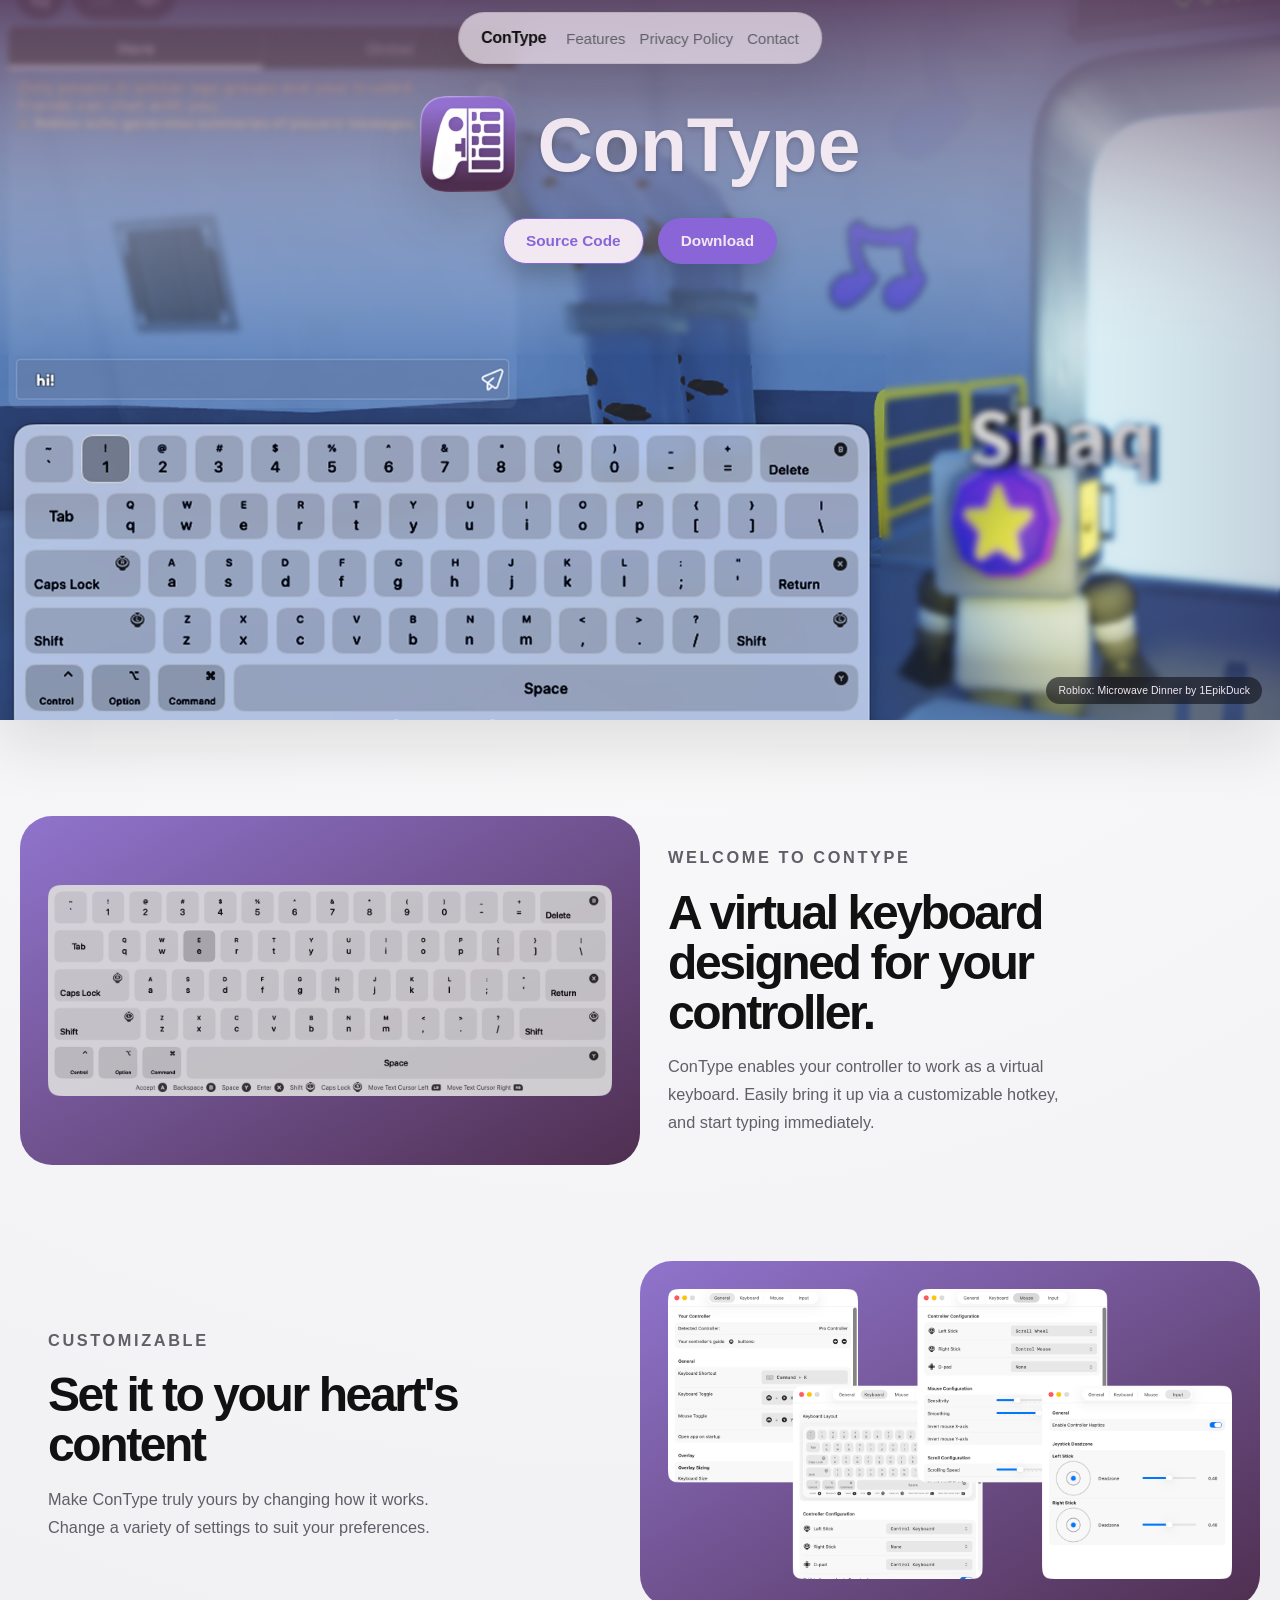
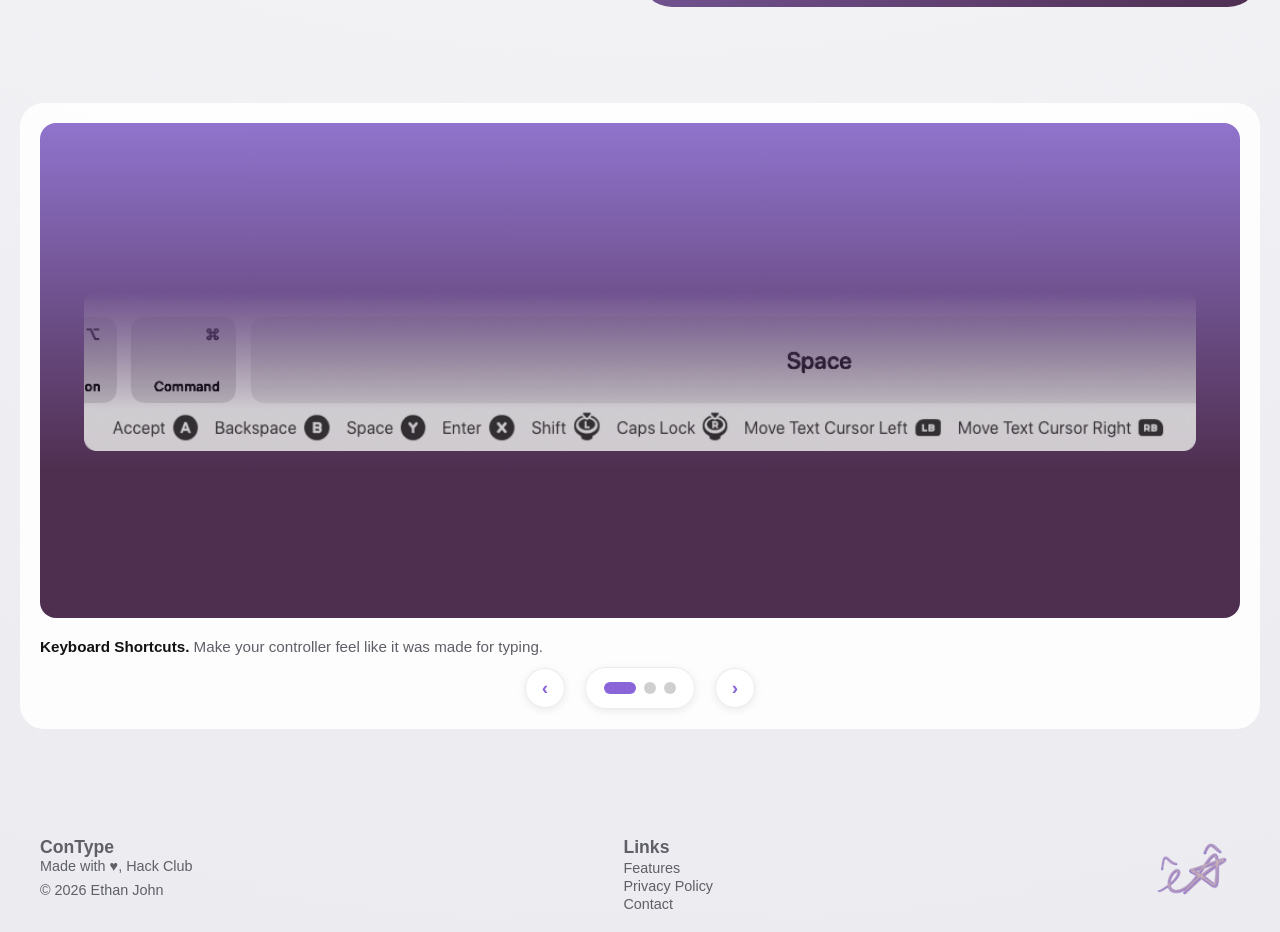
==== index.html @ 84a1547d "Improved contact page, added profile pictures" ====
<!doctype html>
<html lang="en">
	<head>
		<meta charset="UTF-8" />
		<meta name="viewport" content="width=device-width, initial-scale=1.0" />
		<title>ConType</title>
		<link rel="stylesheet" href="style.css" />
	</head>
	<body>
		<div class="page-shell">
			<header class="topbar">
				<a class="brand" href="#">ConType</a>
				<nav class="topnav" aria-label="Primary">
					<a href="#features">Features</a>
					<a href="./privacy-policy/">Privacy Policy</a>
					<a href="./contact/">Contact</a>
				</nav>
			</header>

			<main>
				<section class="hero" aria-labelledby="hero-title">
					<a
						class="hero-credit-link"
						href="https://prismlauncher.org/"
						aria-label="Image credit link"
						>Prism Launcher</a
					>
					<div class="hero-inner">
						<div class="hero-content">
							<div class="hero-side">
								<img
									src="Assets/IconLight.png"
									alt="ConType Icon"
									class="hero-icon"
								/>
								<h1 class="hero-title" id="hero-title">ConType</h1>
							</div>
							<!-- <p class="hero-subtitle">Control your Mac using a controller.</p> -->
							<div class="hero-actions">
								<a
									class="pill-button secondary"
									href="https://github.com/Somebud0180/ConType"
									>Source Code</a
								>
								<a
									class="pill-button primary"
									href="https://github.com/Somebud0180/ConType/releases/latest"
									>Download</a
								>
							</div>
						</div>
					</div>
				</section>

				<section class="split-section" id="features">
					<div class="split-group">
						<div class="split-panel split-media" aria-label="The keyboard">
							<img
								src="Assets/KeyboardLight.png"
								alt="ConType's virtual keyboard in action"
								class="feature-image"
							/>
						</div>
						<div class="split-panel split-copy">
							<p class="eyebrow">Welcome to ConType</p>
							<h2>A virtual keyboard designed for your controller.</h2>
							<p>
								ConType enables your controller to work as a virtual keyboard.
								Easily bring it up via a customizable hotkey, and start typing
								immediately.
							</p>
						</div>
					</div>
					<div class="split-group">
						<div class="split-panel split-copy" aria-label="Settings Screen">
							<p class="eyebrow">Customizable</p>
							<h2>Set it to your heart's content</h2>
							<p>
								Make ConType truly yours by changing how it works. Change a
								variety of settings to suit your preferences.
							</p>
						</div>
						<div class="split-panel split-media">
							<img
								src="Assets/SettingsLight.png"
								alt="ConType's various configurations"
								class="feature-image"
							/>
						</div>
					</div>
				</section>

				<section
					class="carousel-section"
					id="feature-carousel"
					aria-label="Image carousel"
				>
					<div class="carousel-container">
						<div class="carousel-viewport">
							<div class="carousel-track" data-carousel-track>
								<img
									class="carousel-slide"
									src="Assets/GuideBarLight.png"
									alt="ConType controller-focused hero banner"
									data-carousel-slide
								/>
								<img
									class="carousel-slide"
									src="Assets/MouseControls.png"
									alt="ConType mouse controls screen"
									data-carousel-slide
								/>
								<img
									class="carousel-slide"
									src="Assets/SettingsLight.png"
									alt="ConType settings screen"
									data-carousel-slide
								/>
							</div>
						</div>
						<div class="carousel-info">
							<div class="carousel-meta">
								<p class="carousel-caption" data-carousel-caption>
									Control your Mac from a controller.
								</p>
								<p class="carousel-credit" data-carousel-credit>ConType</p>
							</div>
							<div class="carousel-controls">
								<button
									class="carousel-btn carousel-btn-prev"
									type="button"
									aria-label="Previous slide"
									data-carousel-prev
								>
									‹
								</button>
								<div
									class="carousel-indicators"
									role="tablist"
									aria-label="Carousel slides"
								>
									<button
										class="carousel-dot is-active"
										type="button"
										data-carousel-dot="0"
										role="tab"
										aria-selected="true"
										aria-label="Go to slide 1"
									></button>
									<button
										class="carousel-dot"
										type="button"
										data-carousel-dot="1"
										role="tab"
										aria-selected="false"
										aria-label="Go to slide 2"
									></button>
									<button
										class="carousel-dot"
										type="button"
										data-carousel-dot="2"
										role="tab"
										aria-selected="false"
										aria-label="Go to slide 3"
									></button>
								</div>
								<button
									class="carousel-btn carousel-btn-next"
									type="button"
									aria-label="Next slide"
									data-carousel-next
								>
									›
								</button>
							</div>
						</div>
					</div>
				</section>
			</main>

			<footer class="footer">
				<div class="footer-split">
					<div>
						<p class="footer-heading">ConType</p>
						<a
							href="https://hackclub.com/"
							class="footer-credit-link"
							aria-label="Hack Club link"
						>
							Made with ♥, Hack Club
						</a>
						<p>&copy; 2026 Ethan John</p>
					</div>
					<div>
						<p class="footer-heading">Links</p>
						<div class="footer-stack">
							<a href="#features">Features</a>
							<a href="./privacy-policy/">Privacy Policy</a>
							<a href="./contact/">Contact</a>
						</div>
					</div>
					<div>
						<img
							src="Assets/signature.png"
							alt="Signature"
							class="footer-signature"
						/>
					</div>
				</div>
			</footer>
		</div>
	</body>
	<script src="script.js" defer></script>
</html>
---- style.css ----
:root {
	color-scheme: light;
	--page-bg: #f2e8f2;
	--text-primary: #111111;
	--text-secondary: #5f5f67;
	--surface: rgba(242, 232, 242, 0.7);
	--surface-border: rgba(17, 17, 17, 0.08);
	--theme-primary: #9074cd;
	--theme-secondary: #f2e8f2;
	--theme-tertiary: #4f2f50;
	--hero-text: #f2e8f2;
	--hero-muted: #f2e8f2d9;
	--pill-bg: #8965d7;
	--pill-text: #f2e8f2;
	--pill-border: rgba(17, 17, 17, 0.1);
	--shadow: 0 24px 60px rgba(17, 17, 17, 0.12);
	--radius-xl: 32px;
	--radius-pill: 999px;
	--page-max: 1280px;
	--split-overlap: 72px;
	--page-gutter: 20px;
	--carousel-surface: rgba(255, 255, 255, 0.9);
	--hero-image-current: url("Assets/BannerRoblox.png");
	--hero-image-next: url("Assets/BannerRoblox.png");
}

* {
	box-sizing: border-box;
}

html {
	scroll-behavior: smooth;
}

body {
	margin: 0;
	font-family: -apple-system, BlinkMacSystemFont, "Segoe UI", sans-serif;
	background: radial-gradient(
		circle at top,
		rgba(255, 255, 255, 0.92),
		rgba(245, 245, 247, 0.98) 42%,
		rgba(235, 235, 240, 1) 100%
	);
	color: var(--text-primary);
	min-height: 100vh;
}

a {
	color: inherit;
	text-decoration: none;
}

.page-shell {
	width: min(100%, var(--page-max));
	min-height: 100vh;
	margin: 0 auto;
	padding: var(--page-gutter) var(--page-gutter) 0;
	display: flex;
	flex-direction: column;
}

.page-shell main {
	flex: 1;
}

.topbar {
	position: fixed;
	top: 12px;
	left: 50%;
	transform: translateX(-50%);
	z-index: 10;
	display: flex;
	align-items: center;
	justify-content: space-between;
	gap: 20px;
	padding: 16px 22px;
	border: 1px solid var(--surface-border);
	border-radius: var(--radius-pill);
	background: var(--surface);
	backdrop-filter: blur(18px);
	box-shadow: var(--shadow);
	width: max-content;
	max-width: calc(100% - 40px);
}

.brand {
	font-size: 1rem;
	font-weight: 600;
	letter-spacing: -0.02em;
}

.topnav {
	display: flex;
	flex-wrap: wrap;
	justify-content: flex-end;
	gap: 14px;
}

.topnav a {
	color: var(--text-secondary);
	font-size: 0.94rem;
	font-weight: 500;
	transition: color 0.2s ease;
}

.topnav a:hover,
.topnav a:focus-visible {
	color: var(--text-primary);
}

.hero {
	position: relative;
	height: clamp(360px, 62.5vw, 80vh);
	min-height: 360px;
	color: var(--hero-text);
	overflow: hidden;
	box-shadow: var(--shadow);
	margin: calc(-1 * var(--page-gutter)) calc(-1 * var(--page-gutter)) 0;
}

.hero::before,
.hero::after {
	content: "";
	position: absolute;
	inset: 0;
	background-size: cover;
	background-position: center center;
	background-repeat: no-repeat;
	pointer-events: none;
}

.hero::before {
	background-image:
		var(--hero-image-current),
		linear-gradient(180deg, var(--theme-primary) 0%, var(--theme-tertiary) 72%);
	opacity: 1;
}

.hero::after {
	background-image:
		var(--hero-image-next),
		linear-gradient(180deg, var(--theme-primary) 0%, var(--theme-tertiary) 72%);
	opacity: 0;
	transition: opacity 0.9s ease;
}

.hero.is-fading::after {
	opacity: 1;
}

.hero-credit-link {
	position: absolute;
	right: 18px;
	bottom: 16px;
	z-index: 3;
	display: inline-flex;
	align-items: center;
	padding: 8px 12px;
	border-radius: 999px;
	background: rgba(17, 18, 24, 0.6);
	backdrop-filter: blur(10px);
	color: var(--hero-text);
	font-size: 0.65rem;
	font-weight: 400;
	letter-spacing: 0.01em;
	text-decoration: none;
	transition: background-color 0.18s ease;
}

.hero-credit-link:hover,
.hero-credit-link:focus-visible {
	background: rgba(17, 18, 24, 0.8);
}

.hero-inner {
	position: relative;
	z-index: 2;
	min-height: 100%;
	display: grid;
	align-items: start;
	justify-items: center;
	padding: 96px 28px 56px;
	text-align: center;
}

@media (prefers-reduced-motion: reduce) {
	.hero::after {
		transition: none;
	}
}

.hero-content {
	width: min(100%, 820px);
	display: grid;
	justify-items: center;
	gap: 22px;
}

.hero-side {
	display: flex;
	align-items: center;
	gap: 22px;
}

.hero-icon {
	width: 96px;
	height: 96px;
	border-radius: 24px;
	box-shadow: var(--shadow);
	object-fit: cover;
	object-position: center;
}

.hero-title {
	margin: 0;
	color: var(--theme-secondary);
	font-size: clamp(3rem, 6vw, 7rem);
	line-height: 0.95;
	font-weight: 700;
	text-shadow: #11111130 0 2px 4px;
}

.hero-subtitle {
	margin: 0;
	max-width: 48ch;
	color: var(--theme-tertiary);
	font-size: clamp(1rem, 2vw, 1.15rem);
	line-height: 1.55;
	border: 1px solid var(--surface-border);
	border-radius: var(--radius-pill);
	background: var(--surface);
	backdrop-filter: blur(18px);
	box-shadow: var(--shadow);
	padding: 1px 12px;
}

.hero-actions {
	display: flex;
	flex-wrap: wrap;
	justify-content: center;
	gap: 14px;
	margin-top: 4px;
}

.pill-button {
	display: inline-flex;
	align-items: center;
	justify-content: center;
	min-height: 46px;
	padding: 0 22px;
	border-radius: var(--radius-pill);
	border: 1px solid transparent;
	font-size: 0.96rem;
	font-weight: 600;
	transition:
		transform 0.18s ease,
		box-shadow 0.18s ease,
		border-color 0.18s ease;
}

.pill-button:hover,
.pill-button:focus-visible {
	transform: translateY(-1px);
}

.pill-button.primary {
	background: var(--pill-bg);
	color: var(--pill-text);
	box-shadow: 0 12px 24px rgba(0, 0, 0, 0.22);
}

.pill-button.secondary {
	color: var(--pill-bg);
	border-color: var(--pill-bg);
	background: var(--pill-text);
	box-shadow: 0 12px 24px rgba(0, 0, 0, 0.22);
}

.split-section {
	display: grid;
	grid-template-rows: repeat(1, minmax(0, 1fr));
	row-gap: 6rem;
	column-gap: 24px;
	margin: 6rem 0;
}

.split-group {
	display: grid;
	grid-template-columns: repeat(2, minmax(0, 1fr));
}

.split-panel {
	position: relative;
	min-height: 320px;
	padding: 28px;
	/* border-radius: var(--radius-xl);
	background: rgba(255, 255, 255, 0.72);
	backdrop-filter: blur(16px);
	box-shadow: var(--shadow); */
}

.split-media {
	display: grid;
	place-items: center;
	background: linear-gradient(150deg, #9074cd, #4f2f50);
	color: rgba(255, 255, 255, 0.76);
	max-width: clamp(60vw, 100%, 100vw);
	border-radius: var(--radius-xl);
}

.media-placeholder {
	width: min(100%, 420px);
	aspect-ratio: 4 / 3;
	border-radius: 26px;
	border: 1px solid rgba(255, 255, 255, 0.16);
	background:
		linear-gradient(135deg, #222222, #4f2f50), rgba(255, 255, 255, 0.04);
	display: grid;
	place-items: center;
	font-size: 0.95rem;
	letter-spacing: 0.02em;
	text-transform: uppercase;
}

.feature-image {
	width: 100%;
	object-fit: cover;
	object-position: center;
}

.split-copy {
	isolation: isolate;
	display: grid;
	align-content: center;
	align-self: stretch;
	height: 100%;
	gap: 16px;
	background: transparent;
	padding: 28px;
}

.eyebrow {
	margin: 0;
	color: var(--text-secondary);
	font-size: 0.82rem;
	font-weight: 700;
	letter-spacing: 0.16em;
	text-transform: uppercase;
}

.split-copy h2 {
	margin: 0;
	font-size: clamp(1.8rem, 4vw, 3rem);
	line-height: 1.04;
	letter-spacing: -0.05em;
}

.split-copy p {
	margin: 0;
	max-width: 46ch;
	color: var(--text-secondary);
	font-size: 1.02rem;
	line-height: 1.7;
}

.carousel-section {
	margin-top: 40px;
	margin-bottom: 40px;
}

.carousel-container {
	display: grid;
	gap: 20px;
	background: var(--carousel-surface);
	padding: 20px;
	border-radius: 24px;
}

.carousel-viewport {
	position: relative;
	height: 55vh;
	overflow: hidden;
	border-radius: 16px;
	padding: 20px;
	background-image: linear-gradient(
		180deg,
		var(--theme-primary) 0%,
		var(--theme-tertiary) 70%
	);
}

.carousel-track {
	display: flex;
	height: 100%;
	transition: transform 0.4s ease-out;
}

.carousel-slide {
	flex: 0 0 100%;
	width: 100%;
	height: 100%;
	box-sizing: border-box;
	padding: 0 24px;
	display: block;
	object-fit: contain;
	object-position: center;
}

.carousel-info {
	display: grid;
	gap: 12px;
}

.carousel-meta {
	display: flex;
	align-items: center;
	justify-content: space-between;
	gap: 12px;
}

.carousel-caption {
	margin: 0;
	font-size: 0.95rem;
	color: var(--text-secondary);
	font-weight: 500;
}

.carousel-caption strong {
	font-weight: 700;
	color: var(--text-primary);
}

.carousel-controls {
	display: flex;
	align-items: center;
	justify-content: center;
	gap: 20px;
}

.carousel-btn {
	padding: 0;
	cursor: pointer;
	font-size: 1.2rem;
	font-weight: 700;
	color: var(--pill-bg);
	transition: all 0.1s ease-out;
	width: 40px;
	height: 40px;
	display: flex;
	align-items: center;
	justify-content: center;
	flex-shrink: 0;
	background: rgba(255, 255, 255, 0.9);
	border: 1px solid rgba(17, 17, 17, 0.08);
	border-radius: 50%;
	box-shadow: 0 2px 8px rgba(0, 0, 0, 0.08);
}

.carousel-btn:hover {
	background: var(--theme-secondary);
	font-size: 1rem;
	opacity: 0.9;
}

.carousel-indicators {
	display: flex;
	align-items: center;
	gap: 8px;
	padding: 14px 18px;
	background: rgba(255, 255, 255, 0.9);
	border: 1px solid rgba(17, 17, 17, 0.08);
	border-radius: 999px;
	box-shadow: 0 2px 8px rgba(0, 0, 0, 0.08);
}

.carousel-dot {
	width: 12px;
	height: 12px;
	padding: 0;
	background: rgba(17, 17, 17, 0.2);
	border: none;
	border-radius: 50%;
	cursor: pointer;
	transition: all 0.2s ease-out;
}

.carousel-dot:hover {
	background: rgba(17, 17, 17, 0.3);
	scale: 0.95;
}

.carousel-dot.is-active {
	width: 32px;
	border-radius: 6px;
	background: var(--pill-bg);
}

.carousel-credit {
	margin: 0;
	font-size: 0.85rem;
	color: var(--text-secondary);
	text-align: right;
	font-weight: 500;
}

.sr-only {
	position: absolute;
	width: 1px;
	height: 1px;
	padding: 0;
	margin: -1px;
	overflow: hidden;
	clip: rect(0, 0, 0, 0);
	white-space: nowrap;
	border: 0;
}

.footer {
	margin-top: 40px;
	padding: 20px;
	text-align: left;
	color: var(--text-secondary);
	font-size: 0.9rem;
}

.footer-split {
	display: flex;
	flex-wrap: wrap;
	gap: 12px 24px;
	justify-content: space-between;
	align-items: flex-start;
}

.footer-stack {
	display: flex;
	flex-direction: column;
	margin-top: 2px;
	gap: 2px;
}

.footer p {
	margin: 8px 0 0 0;
}

.footer-heading {
	margin: 0 0 8px 0;
	font-size: 1.1rem;
	font-weight: 600;
}

.footer-credit-link {
	color: var(--text-secondary);
	font-weight: 500;
}

.footer-signature {
	height: 64px;
}

/* Vertically center the signature column only */
.footer-split > div:last-child {
	align-self: center;
}

@media (max-width: 860px) {
	:root {
		--page-gutter: 14px;
	}

	.page-shell {
		padding: var(--page-gutter) var(--page-gutter) 44px;
	}

	.topnav {
		justify-content: flex-start;
	}

	.split-section {
		row-gap: 4rem;
	}

	.split-group {
		grid-template-columns: 1fr;
		row-gap: 0;
	}

	.split-panel {
		min-height: auto;
	}

	.split-copy {
		margin-left: 0;
		margin-right: 0;
		padding: 22px;
	}

	.hero-inner {
		padding: 56px 22px 44px;
	}

	.carousel-stage {
		height: clamp(260px, 46svh, 520px);
		padding: 14px 10px;
	}

	.carousel-nav {
		width: 46px;
		height: 46px;
	}

	.carousel-nav-prev {
		left: 44px;
	}

	.carousel-nav-next {
		right: 44px;
	}
}

@media (max-width: 560px) {
	:root {
		--page-gutter: 14px;
	}

	.topbar {
		padding: 14px 16px;
	}

	.topnav {
		gap: 10px 14px;
	}

	.pill-button {
		width: 100%;
	}

	.hero-actions {
		width: 100%;
	}

	.hero-content {
		gap: 18px;
	}

	.split-panel {
		padding: 22px;
	}

	.carousel-heading {
		font-size: clamp(1.6rem, 8vw, 2.4rem);
	}

	.carousel-stage {
		height: clamp(230px, 42svh, 420px);
		padding: 12px 8px;
	}

	.carousel-slide-copy {
		font-size: 0.98rem;
	}

	.carousel-dots {
		gap: 8px;
		padding: 8px 12px;
	}
}
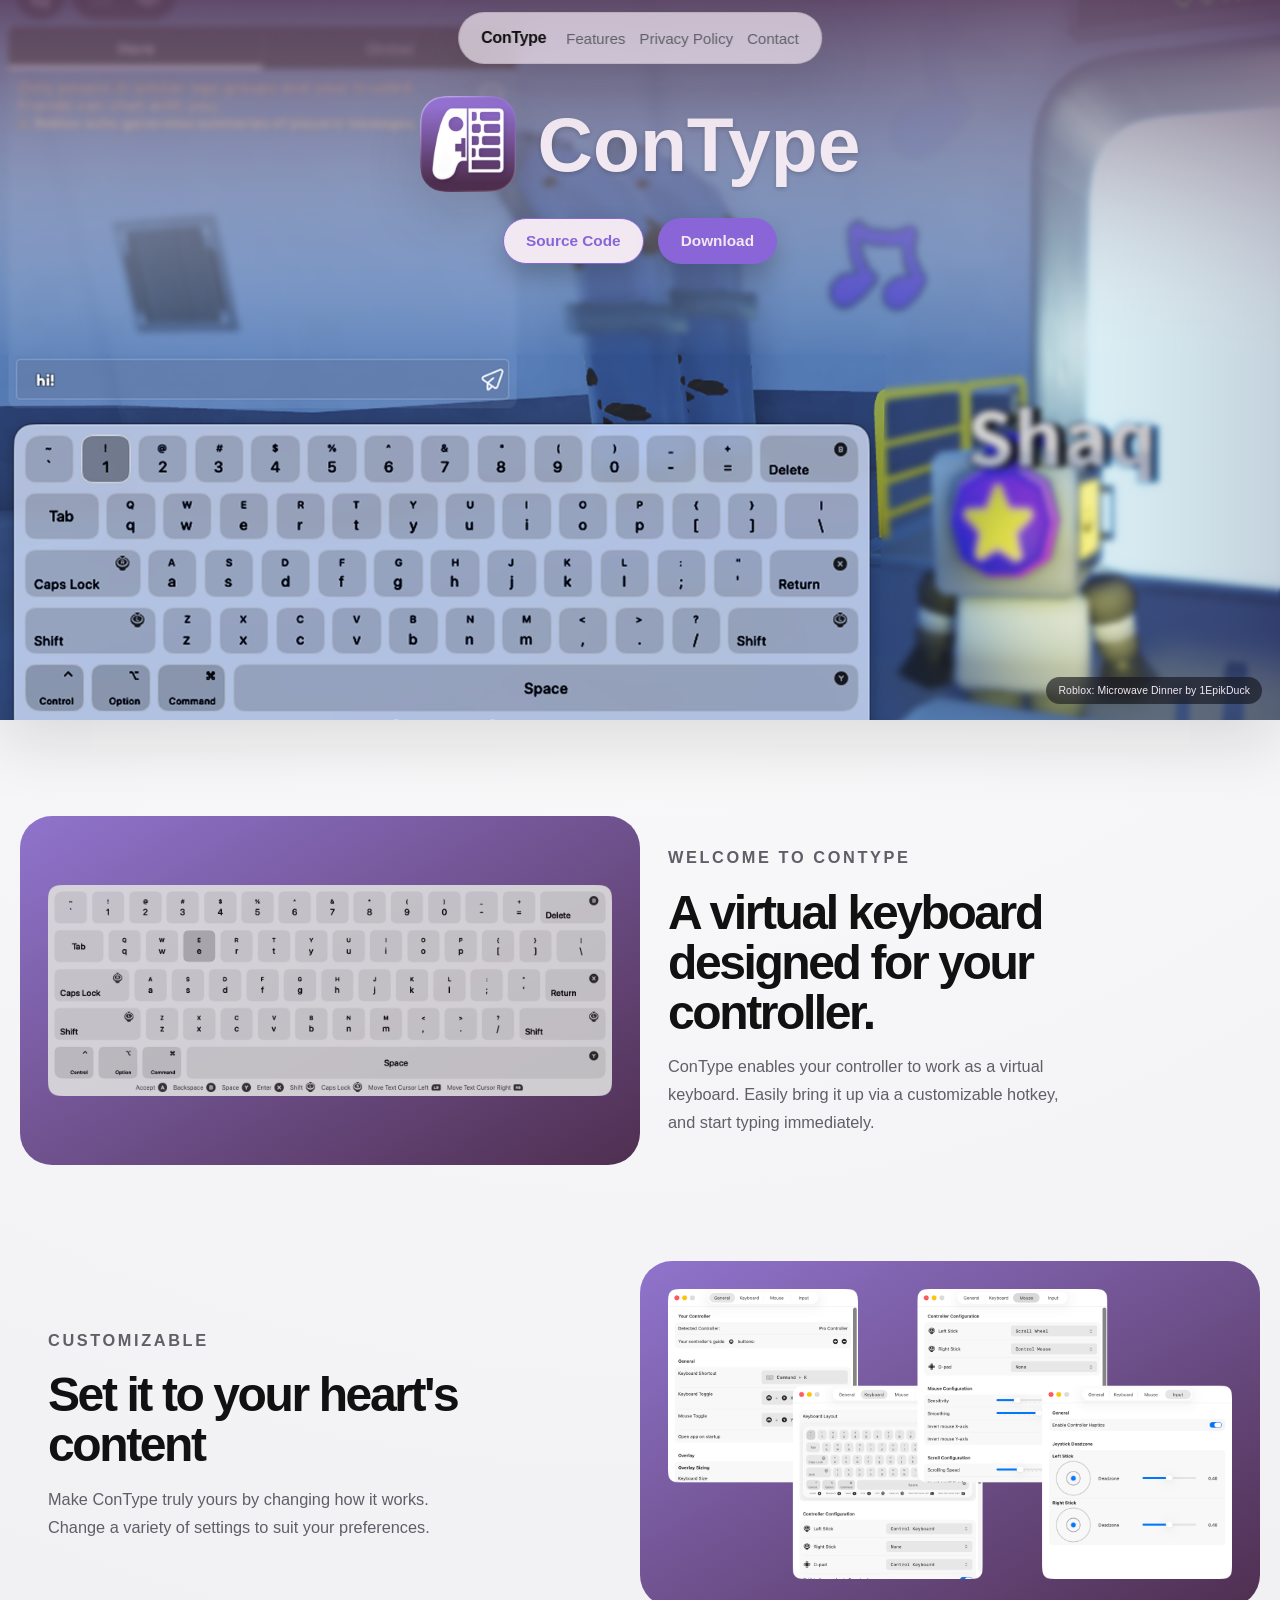
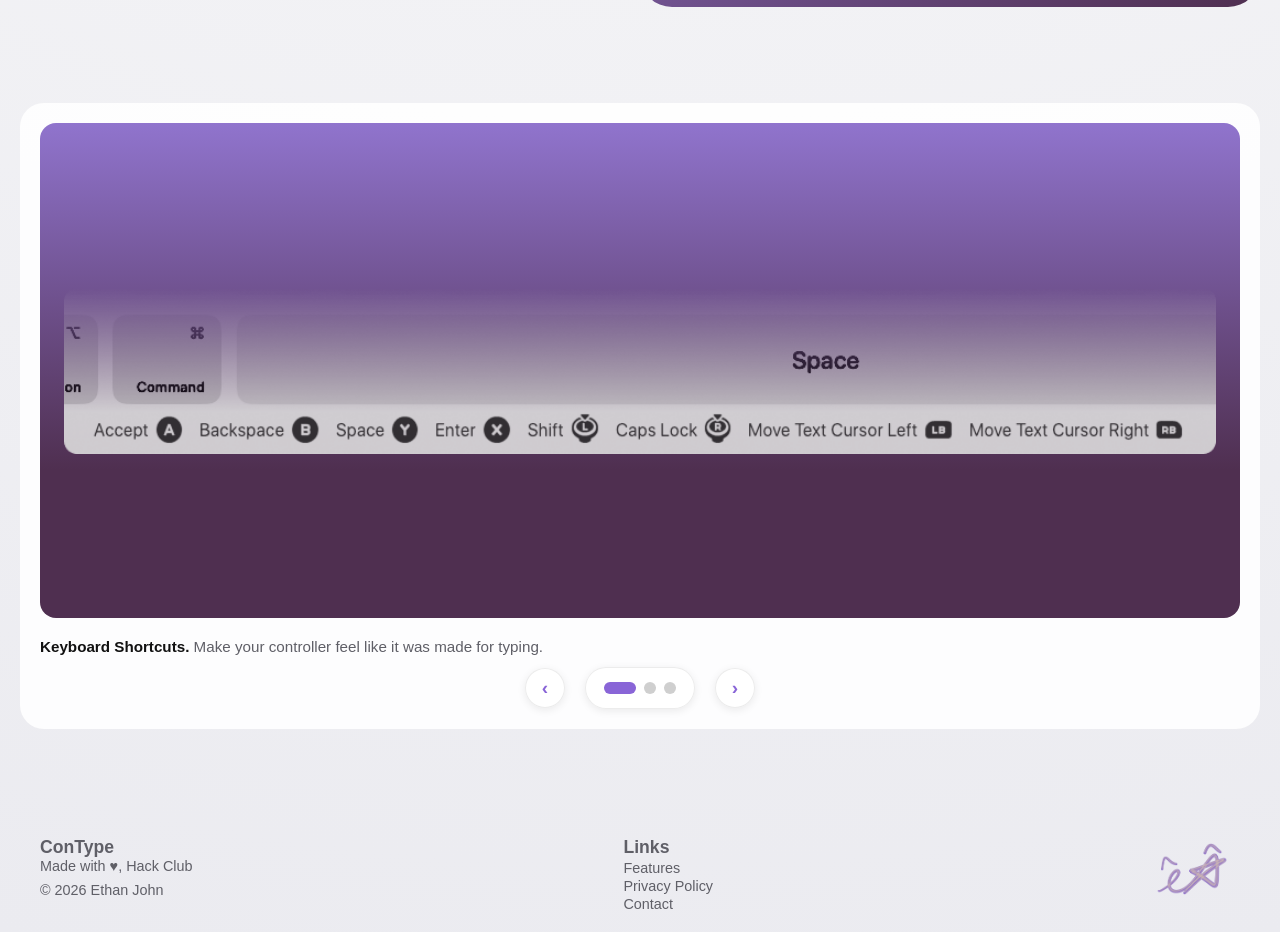
==== commit f187ff6a: "Added new window snap and cider screenshot" ====
--- a/index.html
+++ b/index.html
@@ -101,19 +101,25 @@
 								<img
 									class="carousel-slide"
 									src="Assets/GuideBarLight.png"
-									alt="ConType controller-focused hero banner"
+									alt="A row of shortcuts below the keyboard showing quick access to keyboard actions"
+									data-carousel-slide
+								/>
+								<img
+									class="carousel-slide full"
+									src="Assets/SnappingLight.png"
+									alt="The keyboard overlay above a similarly shaped outline showing the snapping feature"
 									data-carousel-slide
 								/>
 								<img
 									class="carousel-slide"
 									src="Assets/MouseControls.png"
-									alt="ConType mouse controls screen"
+									alt="The mouse overlay with symbolized mouse actions around it"
 									data-carousel-slide
 								/>
 								<img
 									class="carousel-slide"
-									src="Assets/SettingsLight.png"
-									alt="ConType settings screen"
+									src="Assets/Vibration.png"
+									alt="Controller symbol with vibration lines"
 									data-carousel-slide
 								/>
 							</div>
@@ -123,7 +129,7 @@
 								<p class="carousel-caption" data-carousel-caption>
 									Control your Mac from a controller.
 								</p>
-								<p class="carousel-credit" data-carousel-credit>ConType</p>
+								<a class="carousel-credit" data-carousel-credit>ConType</a>
 							</div>
 							<div class="carousel-controls">
 								<button
--- a/style.css
+++ b/style.css
@@ -381,7 +381,7 @@
 	height: 55vh;
 	overflow: hidden;
 	border-radius: 16px;
-	padding: 20px;
+	padding: 0;
 	background-image: linear-gradient(
 		180deg,
 		var(--theme-primary) 0%,
@@ -400,10 +400,18 @@
 	width: 100%;
 	height: 100%;
 	box-sizing: border-box;
-	padding: 0 24px;
+	padding: 20px 24px;
 	display: block;
+	max-width: 100%;
+	max-height: 100%;
 	object-fit: contain;
 	object-position: center;
+	min-width: 0;
+}
+
+.carousel-slide.full {
+	padding: 0;
+	object-fit: cover;
 }
 
 .carousel-info {
@@ -501,6 +509,12 @@
 	color: var(--text-secondary);
 	text-align: right;
 	font-weight: 500;
+}
+
+.carousel-credit:hover,
+.carousel-credit:focus-visible {
+	color: var(--text-primary);
+	text-decoration: underline;
 }
 
 .sr-only {
@@ -594,10 +608,6 @@
 		padding: 22px;
 	}
 
-	.hero-inner {
-		padding: 56px 22px 44px;
-	}
-
 	.carousel-stage {
 		height: clamp(260px, 46svh, 520px);
 		padding: 14px 10px;
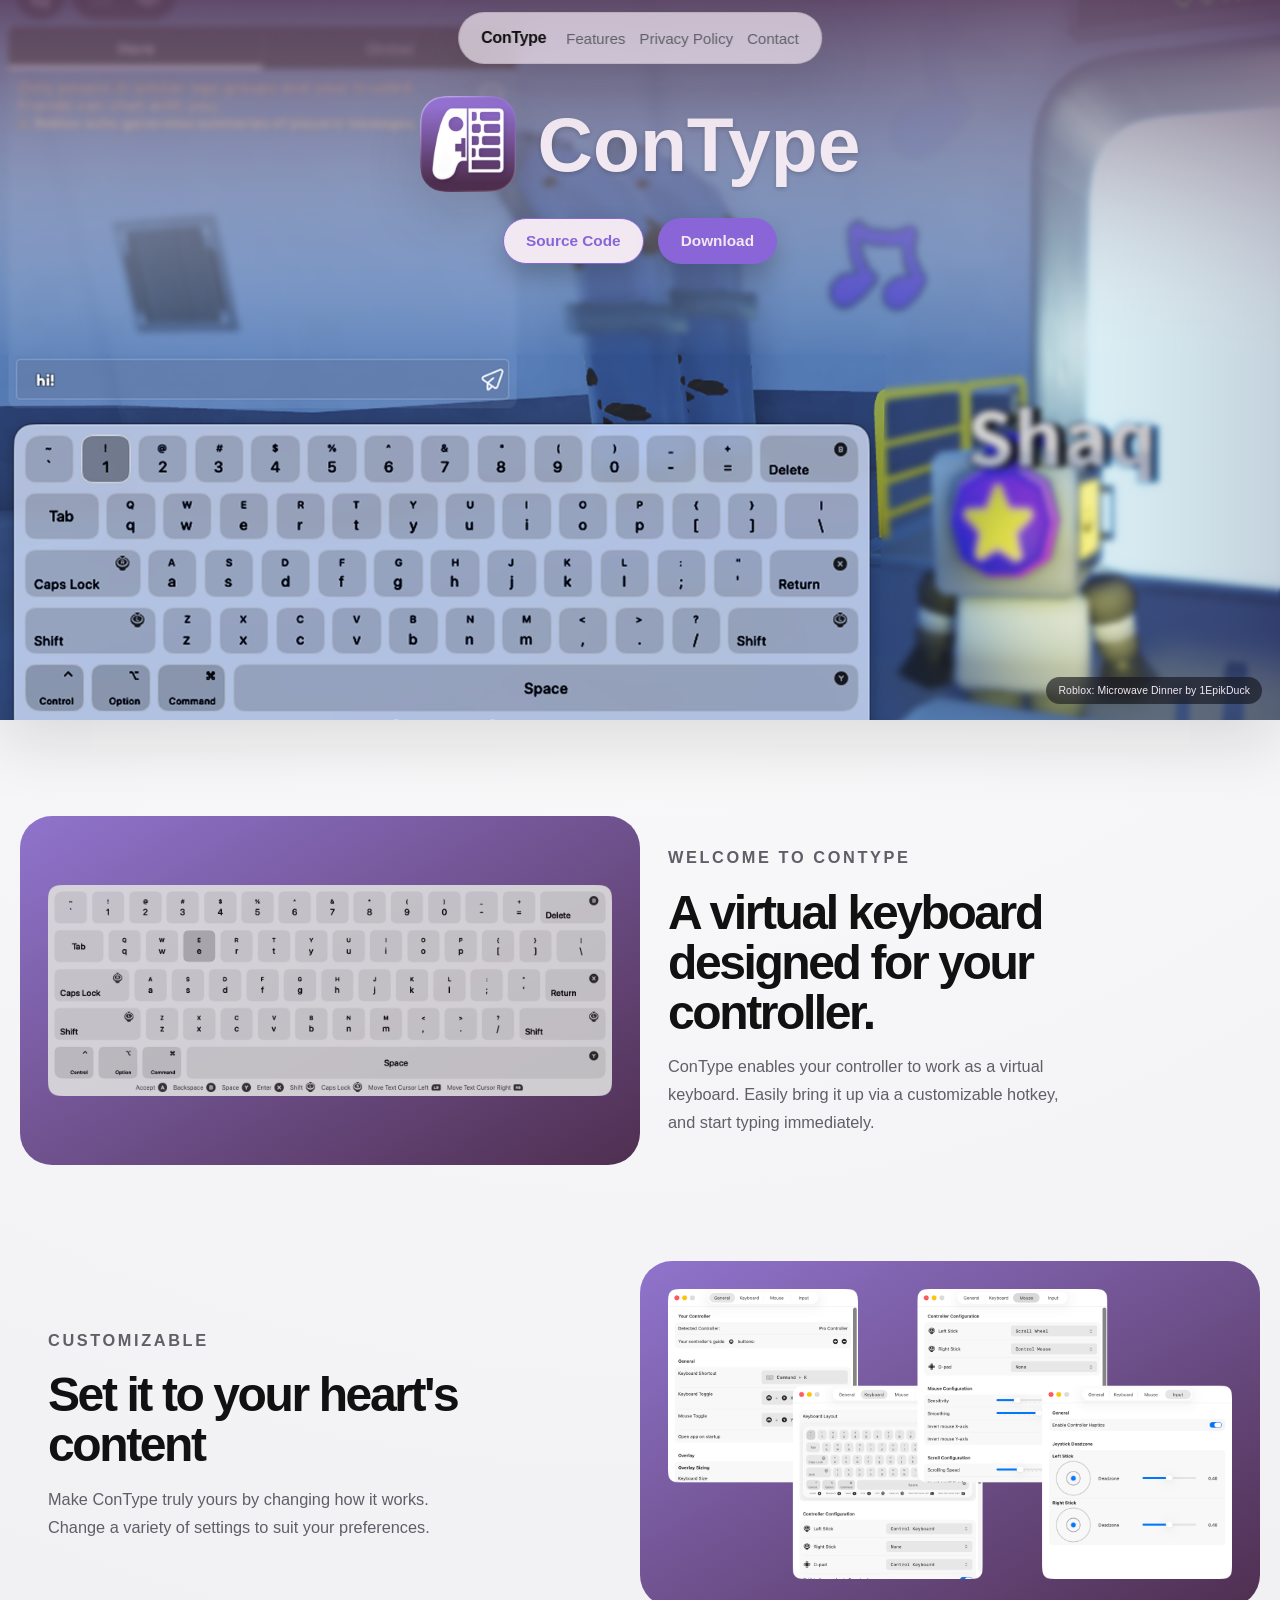
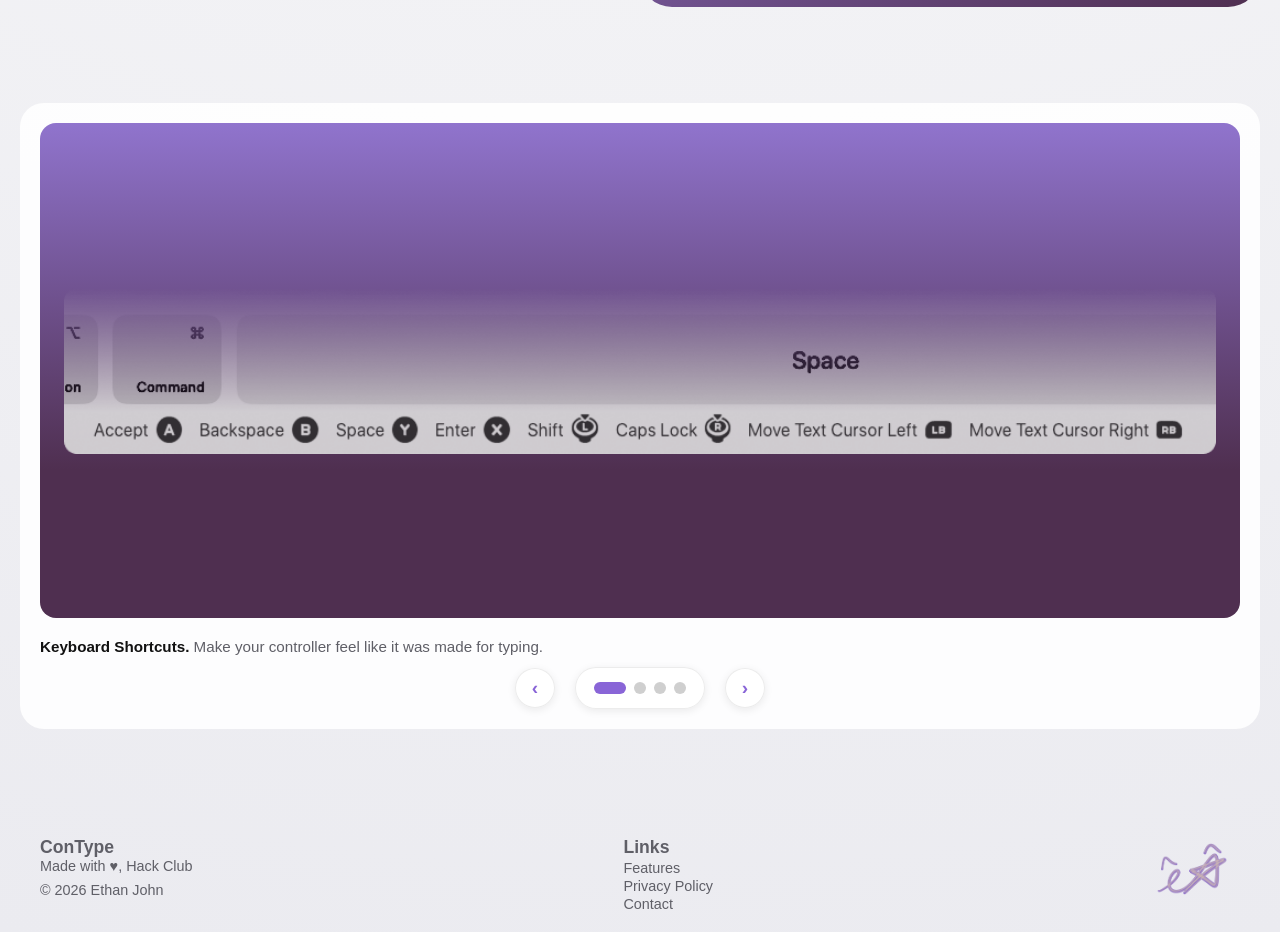
==== commit f8052732: "Fixed missing caorusel dot and made vibration image smaller" ====
--- a/index.html
+++ b/index.html
@@ -169,6 +169,14 @@
 										aria-selected="false"
 										aria-label="Go to slide 3"
 									></button>
+									<button
+										class="carousel-dot"
+										type="button"
+										data-carousel-dot="3"
+										role="tab"
+										aria-selected="false"
+										aria-label="Go to slide 3"
+									></button>
 								</div>
 								<button
 									class="carousel-btn carousel-btn-next"
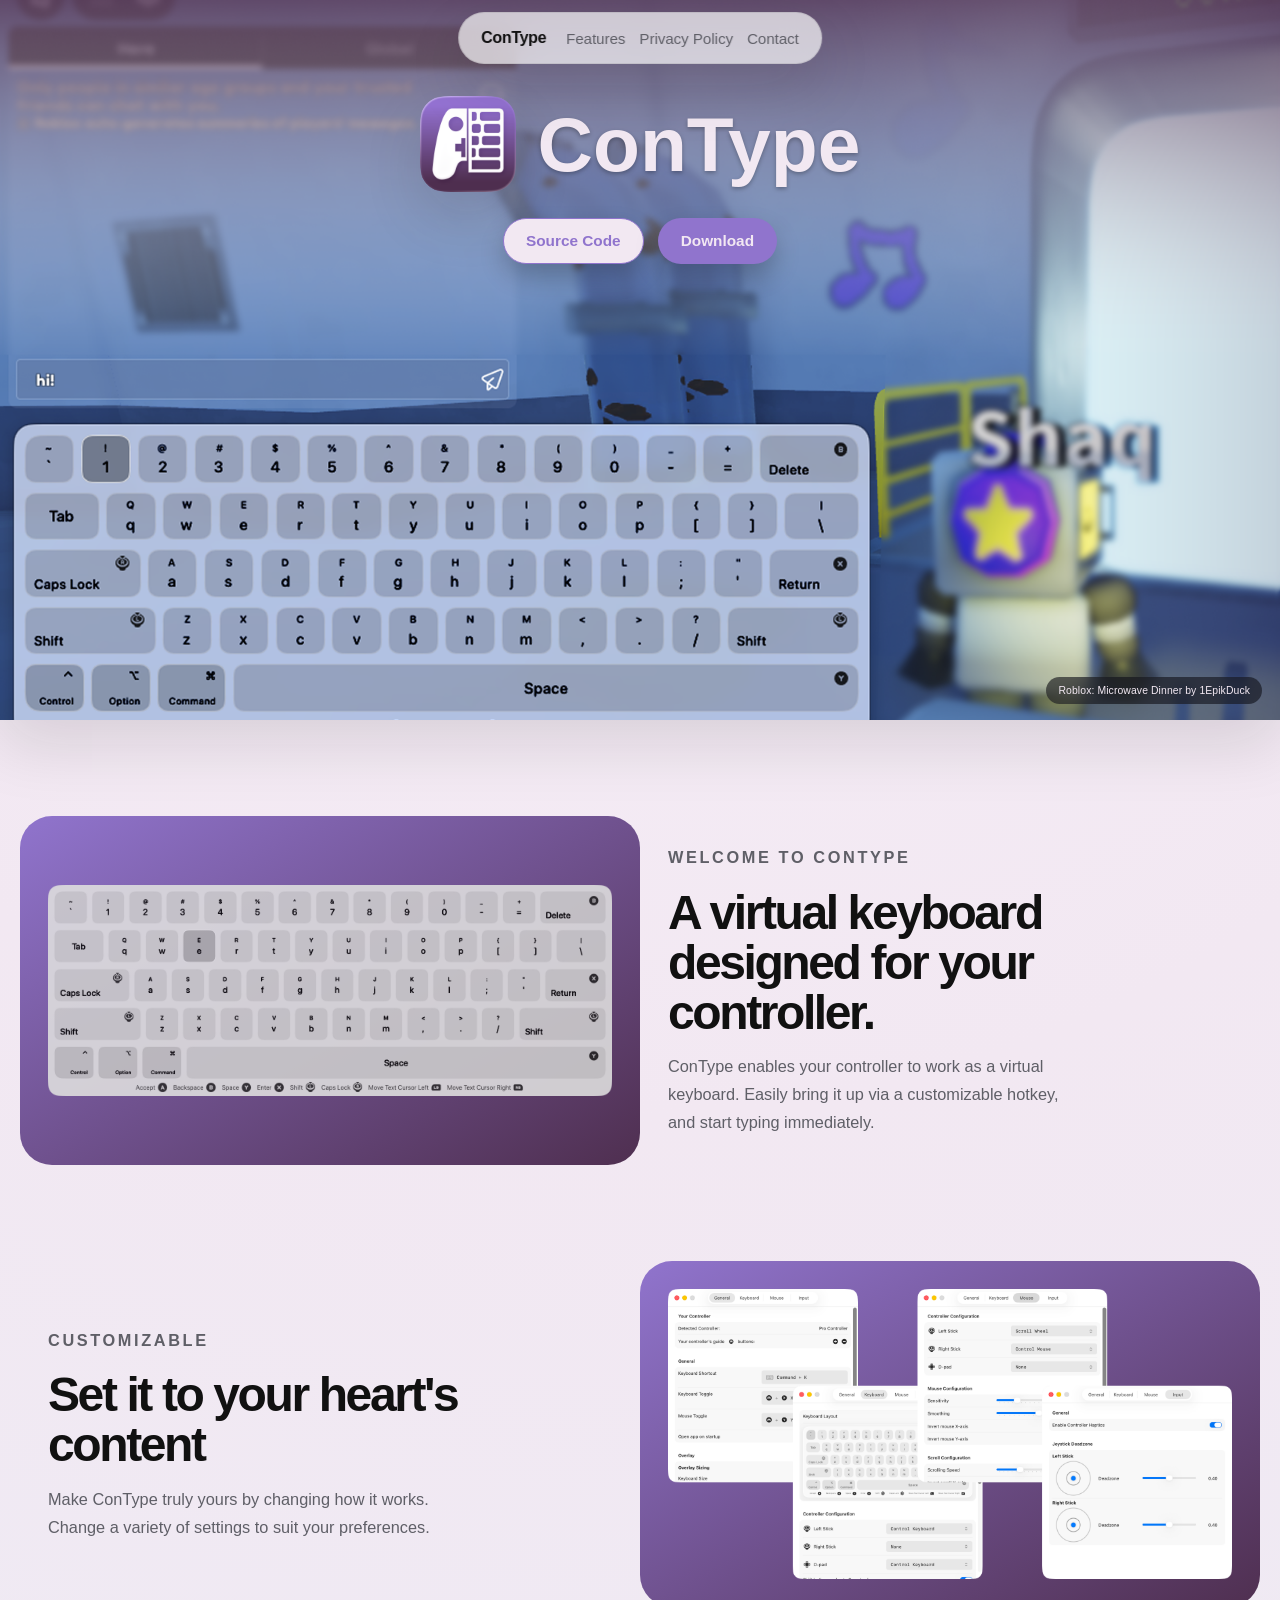
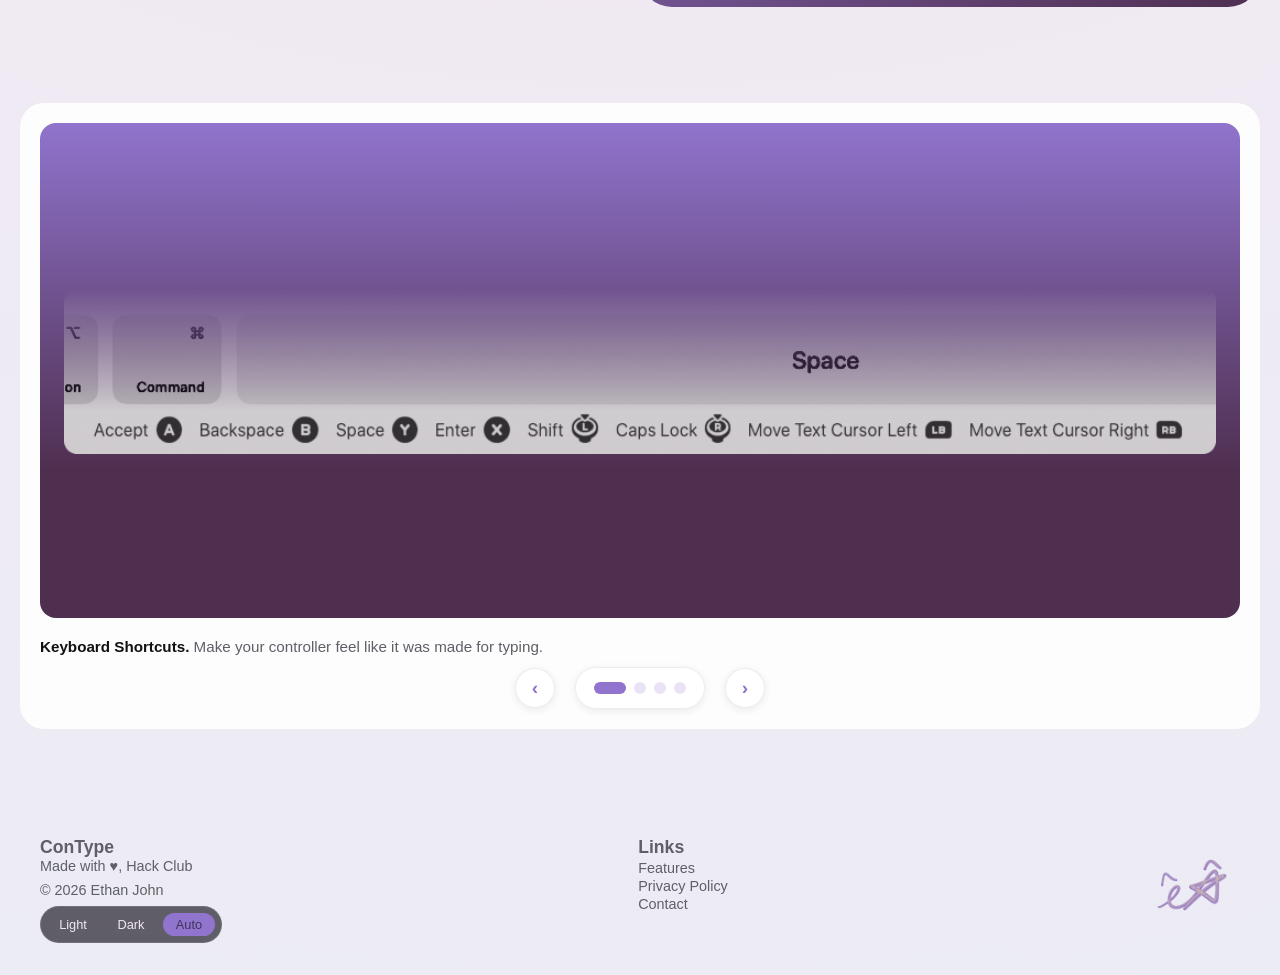
==== commit a76d3ead: "Added dark mode" ====
--- a/index.html
+++ b/index.html
@@ -32,6 +32,8 @@
 									src="Assets/IconLight.png"
 									alt="ConType Icon"
 									class="hero-icon"
+									data-theme-light="Assets/IconLight.png"
+									data-theme-dark="Assets/IconDark.png"
 								/>
 								<h1 class="hero-title" id="hero-title">ConType</h1>
 							</div>
@@ -59,6 +61,8 @@
 								src="Assets/KeyboardLight.png"
 								alt="ConType's virtual keyboard in action"
 								class="feature-image"
+								data-theme-light="Assets/KeyboardLight.png"
+								data-theme-dark="Assets/KeyboardDark.png"
 							/>
 						</div>
 						<div class="split-panel split-copy">
@@ -85,6 +89,8 @@
 								src="Assets/SettingsLight.png"
 								alt="ConType's various configurations"
 								class="feature-image"
+								data-theme-light="Assets/SettingsLight.png"
+								data-theme-dark="Assets/SettingsDark.png"
 							/>
 						</div>
 					</div>
@@ -103,24 +109,30 @@
 									src="Assets/GuideBarLight.png"
 									alt="A row of shortcuts below the keyboard showing quick access to keyboard actions"
 									data-carousel-slide
+									data-theme-light="Assets/GuideBarLight.png"
+									data-theme-dark="Assets/GuideBarDark.png"
 								/>
 								<img
 									class="carousel-slide full"
 									src="Assets/SnappingLight.png"
 									alt="The keyboard overlay above a similarly shaped outline showing the snapping feature"
 									data-carousel-slide
+									data-theme-light="Assets/SnappingLight.png"
+									data-theme-dark="Assets/SnappingDark.png"
 								/>
 								<img
 									class="carousel-slide"
 									src="Assets/MouseControls.png"
 									alt="The mouse overlay with symbolized mouse actions around it"
 									data-carousel-slide
+									data-theme-light="Assets/MouseControls.png"
 								/>
 								<img
 									class="carousel-slide"
 									src="Assets/Vibration.png"
 									alt="Controller symbol with vibration lines"
 									data-carousel-slide
+									data-theme-light="Assets/Vibration.png"
 								/>
 							</div>
 						</div>
--- a/style.css
+++ b/style.css
@@ -1,19 +1,31 @@
 :root {
 	color-scheme: light;
-	--page-bg: #f2e8f2;
+	--page-bg-start: #f7eff8;
+	--page-bg-mid: #f2e8f2;
+	--page-bg-end: #ececf5;
 	--text-primary: #111111;
 	--text-secondary: #5f5f67;
-	--surface: rgba(242, 232, 242, 0.7);
+	--surface: rgba(255, 255, 255, 0.68);
 	--surface-border: rgba(17, 17, 17, 0.08);
 	--theme-primary: #9074cd;
 	--theme-secondary: #f2e8f2;
 	--theme-tertiary: #4f2f50;
 	--hero-text: #f2e8f2;
 	--hero-muted: #f2e8f2d9;
-	--pill-bg: #8965d7;
+	--pill-bg: #9074cd;
 	--pill-text: #f2e8f2;
 	--pill-border: rgba(17, 17, 17, 0.1);
 	--shadow: 0 24px 60px rgba(17, 17, 17, 0.12);
+	--control-bg: rgba(255, 255, 255, 0.9);
+	--control-bg-hover: rgba(242, 232, 242, 0.98);
+	--control-text: var(--pill-bg);
+	--control-border: rgba(17, 17, 17, 0.08);
+	--control-shadow: 0 2px 8px rgba(0, 0, 0, 0.08);
+	--picker-surface: rgba(20, 18, 28, 0.65);
+	--picker-border: rgba(255, 255, 255, 0.12);
+	--picker-text: #f2e8f2;
+	--picker-active-bg: #9074cd;
+	--picker-active-text: rgba(20, 18, 28, 0.65);
 	--radius-xl: 32px;
 	--radius-pill: 999px;
 	--page-max: 1280px;
@@ -24,6 +36,64 @@
 	--hero-image-next: url("Assets/BannerRoblox.png");
 }
 
+@media (prefers-color-scheme: dark) {
+	:root:not([data-theme]) {
+		color-scheme: dark;
+		--page-bg-start: #100d13;
+		--page-bg-mid: #1d102a;
+		--page-bg-end: #100714;
+		--text-primary: #eef2ff;
+		--text-secondary: #a5adc5;
+		--surface: rgba(17, 23, 38, 0.72);
+		--surface-border: rgba(255, 255, 255, 0.08);
+		--theme-primary: #9074cd;
+		--theme-secondary: #f2e8f2;
+		--theme-tertiary: #4f2f50;
+		--hero-text: #f4f6ff;
+		--hero-muted: rgba(244, 246, 255, 0.84);
+		--pill-bg: #9074cd;
+		--pill-text: #0b1324;
+		--pill-border: rgba(255, 255, 255, 0.12);
+		--shadow: 0 26px 64px rgba(0, 0, 0, 0.32);
+		--control-bg: rgba(18, 24, 40, 0.9);
+		--control-bg-hover: rgba(28, 37, 61, 0.96);
+		--control-text: var(--pill-bg);
+		--control-border: rgba(255, 255, 255, 0.08);
+		--control-shadow: 0 10px 22px rgba(0, 0, 0, 0.3);
+		--carousel-surface: rgba(37, 37, 37, 0.9);
+	}
+}
+
+html[data-theme="dark"] {
+	color-scheme: dark;
+	--page-bg-start: #100d13;
+	--page-bg-mid: #1d102a;
+	--page-bg-end: #100714;
+	--text-primary: #eef2ff;
+	--text-secondary: #a5adc5;
+	--surface: rgba(17, 23, 38, 0.72);
+	--surface-border: rgba(255, 255, 255, 0.08);
+	--theme-primary: #9074cd;
+	--theme-secondary: #f2e8f2;
+	--theme-tertiary: #4f2f50;
+	--hero-text: #f4f6ff;
+	--hero-muted: rgba(244, 246, 255, 0.84);
+	--pill-bg: #9074cd;
+	--pill-text: #0b1324;
+	--pill-border: rgba(255, 255, 255, 0.12);
+	--shadow: 0 26px 64px rgba(0, 0, 0, 0.32);
+	--control-bg: rgba(18, 24, 40, 0.9);
+	--control-bg-hover: rgba(28, 37, 61, 0.96);
+	--control-text: var(--pill-bg);
+	--control-border: rgba(255, 255, 255, 0.08);
+	--control-shadow: 0 10px 22px rgba(0, 0, 0, 0.3);
+	--carousel-surface: rgba(37, 37, 37, 0.9);
+}
+
+html[data-theme="light"] {
+	color-scheme: light;
+}
+
 * {
 	box-sizing: border-box;
 }
@@ -37,9 +107,9 @@
 	font-family: -apple-system, BlinkMacSystemFont, "Segoe UI", sans-serif;
 	background: radial-gradient(
 		circle at top,
-		rgba(255, 255, 255, 0.92),
-		rgba(245, 245, 247, 0.98) 42%,
-		rgba(235, 235, 240, 1) 100%
+		var(--page-bg-start),
+		var(--page-bg-mid) 42%,
+		var(--page-bg-end) 100%
 	);
 	color: var(--text-primary);
 	min-height: 100vh;
@@ -54,7 +124,7 @@
 	width: min(100%, var(--page-max));
 	min-height: 100vh;
 	margin: 0 auto;
-	padding: var(--page-gutter) var(--page-gutter) 0;
+	padding: var(--page-gutter) var(--page-gutter) 12px;
 	display: flex;
 	flex-direction: column;
 }
@@ -217,7 +287,7 @@
 	font-size: clamp(3rem, 6vw, 7rem);
 	line-height: 0.95;
 	font-weight: 700;
-	text-shadow: #11111130 0 2px 4px;
+	text-shadow: rgba(0, 0, 0, 0.28) 0 2px 4px;
 }
 
 .hero-subtitle {
@@ -302,7 +372,11 @@
 .split-media {
 	display: grid;
 	place-items: center;
-	background: linear-gradient(150deg, #9074cd, #4f2f50);
+	background: linear-gradient(
+		150deg,
+		var(--theme-primary),
+		var(--theme-tertiary)
+	);
 	color: rgba(255, 255, 255, 0.76);
 	max-width: clamp(60vw, 100%, 100vw);
 	border-radius: var(--radius-xl);
@@ -450,7 +524,7 @@
 	cursor: pointer;
 	font-size: 1.2rem;
 	font-weight: 700;
-	color: var(--pill-bg);
+	color: var(--control-text);
 	transition: all 0.1s ease-out;
 	width: 40px;
 	height: 40px;
@@ -458,14 +532,14 @@
 	align-items: center;
 	justify-content: center;
 	flex-shrink: 0;
-	background: rgba(255, 255, 255, 0.9);
-	border: 1px solid rgba(17, 17, 17, 0.08);
+	background: var(--control-bg);
+	border: 1px solid var(--control-border);
 	border-radius: 50%;
-	box-shadow: 0 2px 8px rgba(0, 0, 0, 0.08);
+	box-shadow: var(--control-shadow);
 }
 
 .carousel-btn:hover {
-	background: var(--theme-secondary);
+	background: var(--control-bg-hover);
 	font-size: 1rem;
 	opacity: 0.9;
 }
@@ -475,17 +549,17 @@
 	align-items: center;
 	gap: 8px;
 	padding: 14px 18px;
-	background: rgba(255, 255, 255, 0.9);
-	border: 1px solid rgba(17, 17, 17, 0.08);
+	background: var(--control-bg);
+	border: 1px solid var(--control-border);
 	border-radius: 999px;
-	box-shadow: 0 2px 8px rgba(0, 0, 0, 0.08);
+	box-shadow: var(--control-shadow);
 }
 
 .carousel-dot {
 	width: 12px;
 	height: 12px;
 	padding: 0;
-	background: rgba(17, 17, 17, 0.2);
+	background: color-mix(in srgb, var(--control-text) 20%, transparent);
 	border: none;
 	border-radius: 50%;
 	cursor: pointer;
@@ -493,7 +567,7 @@
 }
 
 .carousel-dot:hover {
-	background: rgba(17, 17, 17, 0.3);
+	background: color-mix(in srgb, var(--control-text) 32%, transparent);
 	scale: 0.95;
 }
 
@@ -562,6 +636,12 @@
 	font-weight: 600;
 }
 
+/* Auxiliary pages (contact / privacy) should use primary text for hero title */
+.aux-page .hero-title {
+	color: var(--text-primary) !important;
+	text-shadow: none;
+}
+
 .footer-credit-link {
 	color: var(--text-secondary);
 	font-weight: 500;
@@ -571,6 +651,50 @@
 	height: 64px;
 }
 
+.theme-picker {
+	position: static;
+	display: inline-flex;
+	align-items: center;
+	gap: 6px;
+	padding: 6px;
+	margin-top: 8px;
+	border-radius: 999px;
+	background: var(--picker-surface);
+	border: 1px solid var(--picker-border);
+	backdrop-filter: blur(8px);
+	box-shadow: none;
+	color: var(--picker-text);
+}
+
+.theme-picker button {
+	min-width: 52px;
+	padding: 4px 6px;
+	border: 0;
+	border-radius: 999px;
+	background: transparent;
+	color: inherit;
+	font: inherit;
+	font-size: 0.8rem;
+	font-weight: 400;
+	cursor: pointer;
+	transition:
+		background-color 0.18s ease,
+		color 0.18s ease,
+		transform 0.18s ease;
+}
+
+.theme-picker button:hover,
+.theme-picker button:focus-visible {
+	transform: translateY(-1px);
+	outline: none;
+	background: rgba(255, 255, 255, 0.08);
+}
+
+.theme-picker button.is-active {
+	background: var(--picker-active-bg);
+	color: var(--picker-active-text);
+}
+
 /* Vertically center the signature column only */
 .footer-split > div:last-child {
 	align-self: center;
@@ -582,7 +706,7 @@
 	}
 
 	.page-shell {
-		padding: var(--page-gutter) var(--page-gutter) 44px;
+		padding: var(--page-gutter) var(--page-gutter) 24px;
 	}
 
 	.topnav {
@@ -636,12 +760,22 @@
 		padding: 14px 16px;
 	}
 
+	.theme-picker {
+		gap: 4px;
+	}
+
 	.topnav {
 		gap: 10px 14px;
 	}
 
 	.pill-button {
 		width: 100%;
+	}
+
+	.theme-picker button {
+		min-width: 48px;
+		padding: 8px 10px;
+		font-size: 0.86rem;
 	}
 
 	.hero-actions {
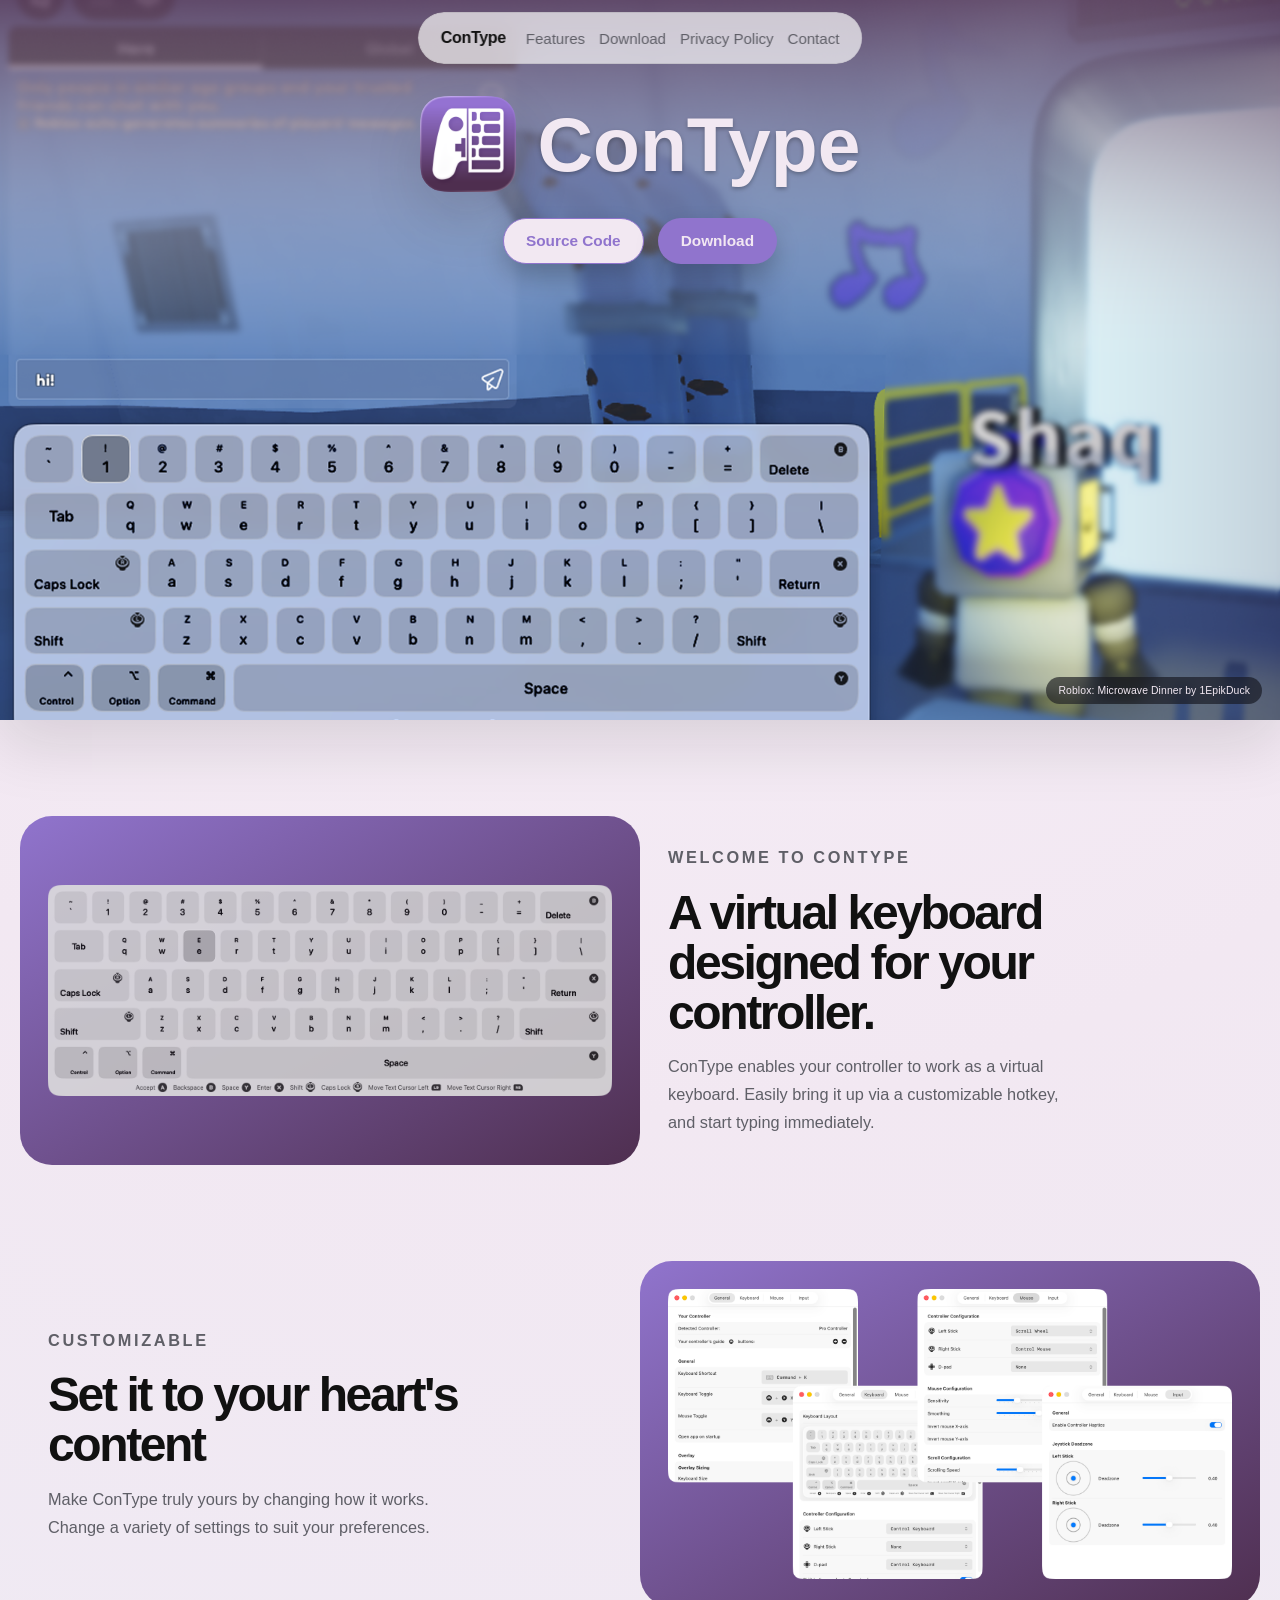
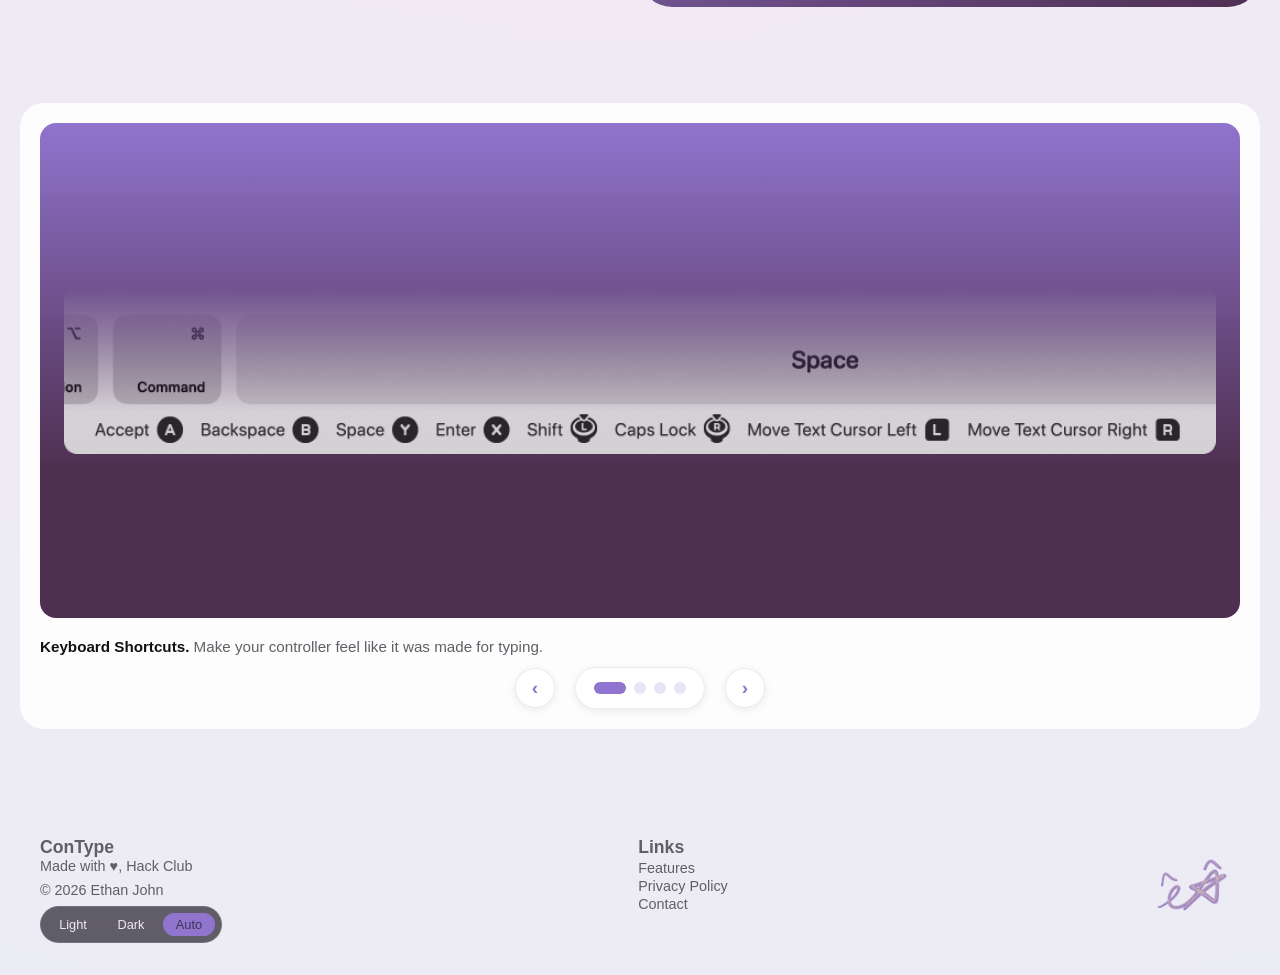
==== commit e507bdb4: "Updated mobile navbar styling" ====
--- a/index.html
+++ b/index.html
@@ -9,11 +9,29 @@
 	<body>
 		<div class="page-shell">
 			<header class="topbar">
-				<a class="brand" href="#">ConType</a>
-				<nav class="topnav" aria-label="Primary">
-					<a href="#features">Features</a>
-					<a href="./privacy-policy/">Privacy Policy</a>
-					<a href="./contact/">Contact</a>
+				<div class="topbar-head">
+					<a class="brand" href="#">ConType</a>
+					<button
+						type="button"
+						class="topnav-toggle"
+						aria-expanded="false"
+						aria-controls="primary-navigation"
+						aria-label="Toggle navigation"
+					>
+						<span></span>
+						<span></span>
+						<span></span>
+					</button>
+				</div>
+				<nav class="topnav" aria-label="Primary" data-topnav>
+					<div class="topnav-links" id="primary-navigation">
+						<a href="#features">Features</a>
+						<a href="https://github.com/Somebud0180/ConType/releases/latest"
+							>Download</a
+						>
+						<a href="./privacy-policy/">Privacy Policy</a>
+						<a href="./contact/">Contact</a>
+					</div>
 				</nav>
 			</header>
 
--- a/style.css
+++ b/style.css
@@ -153,6 +153,20 @@
 	max-width: calc(100% - 40px);
 }
 
+.topbar-head {
+	display: flex;
+	align-items: center;
+	gap: 12px;
+}
+
+.topbar-head .brand {
+	flex: 0 0 auto;
+}
+
+.topbar-head .topnav-toggle {
+	margin-left: auto;
+}
+
 .brand {
 	font-size: 1rem;
 	font-weight: 600;
@@ -161,9 +175,17 @@
 
 .topnav {
 	display: flex;
+	align-items: center;
+	justify-content: flex-end;
+	gap: 14px;
+}
+
+.topnav-links {
+	display: flex;
 	flex-wrap: wrap;
 	justify-content: flex-end;
 	gap: 14px;
+	min-width: 0;
 }
 
 .topnav a {
@@ -176,6 +198,51 @@
 .topnav a:hover,
 .topnav a:focus-visible {
 	color: var(--text-primary);
+}
+
+.topnav-toggle {
+	display: none;
+	align-items: center;
+	justify-content: center;
+	flex-direction: column;
+	gap: 4px;
+	padding: 0;
+	border: none;
+	background: transparent;
+	color: var(--text-primary);
+	cursor: pointer;
+	transition:
+		background-color 0.2s ease,
+		transform 0.2s ease;
+}
+
+.topnav-toggle:hover,
+.topnav-toggle:focus-visible {
+	background: rgba(255, 255, 255, 0.08);
+	outline: none;
+}
+
+.topnav-toggle span {
+	display: block;
+	width: 18px;
+	height: 2px;
+	border-radius: 999px;
+	background: currentColor;
+	transition:
+		transform 0.2s ease,
+		opacity 0.2s ease;
+}
+
+.topnav.is-open .topnav-toggle span:nth-child(1) {
+	transform: translateY(6px) rotate(45deg);
+}
+
+.topnav.is-open .topnav-toggle span:nth-child(2) {
+	opacity: 0;
+}
+
+.topnav.is-open .topnav-toggle span:nth-child(3) {
+	transform: translateY(-6px) rotate(-45deg);
 }
 
 .hero {
@@ -709,10 +776,6 @@
 		padding: var(--page-gutter) var(--page-gutter) 24px;
 	}
 
-	.topnav {
-		justify-content: flex-start;
-	}
-
 	.split-section {
 		row-gap: 4rem;
 	}
@@ -764,10 +827,6 @@
 		gap: 4px;
 	}
 
-	.topnav {
-		gap: 10px 14px;
-	}
-
 	.pill-button {
 		width: 100%;
 	}
@@ -808,3 +867,135 @@
 		padding: 8px 12px;
 	}
 }
+
+@media (max-width: 700px) {
+	:root {
+		--page-gutter: 14px;
+	}
+
+	.topbar {
+		left: 50%;
+		transform: none;
+		width: min(calc(100% - 28px), 300px);
+		max-width: none;
+		padding: 14px 16px;
+		flex-wrap: nowrap;
+		gap: 10px;
+		align-items: center;
+		transition:
+			width 0.22s ease,
+			padding 0.22s ease,
+			gap 0.22s ease,
+			border-radius 0.22s ease,
+			clip-path 0.22s ease,
+			transform 0.22s ease;
+		clip-path: inset(0 round 999px);
+	}
+
+	.topbar {
+		transform: translateX(-50%);
+	}
+
+	.topbar.is-open {
+		flex-direction: column;
+		align-items: stretch;
+		width: min(calc(100% - 28px), 300px);
+		gap: 8px;
+		padding: 12px 14px 14px;
+		border-radius: 28px !important;
+		clip-path: inset(0 round 28px);
+		overflow: hidden;
+	}
+
+	.topbar-head {
+		width: 100%;
+	}
+
+	.topnav {
+		width: auto;
+		justify-content: flex-end;
+		gap: 0;
+	}
+
+	.topnav-toggle {
+		display: inline-flex;
+		margin-left: auto;
+		position: static;
+		z-index: 2;
+	}
+
+	.topnav-links {
+		display: none;
+		width: 100%;
+		padding-top: 40px;
+		flex-direction: column;
+		align-items: center;
+		justify-content: flex-start;
+		gap: 2px;
+		text-align: center;
+	}
+
+	.topbar.is-open .topnav-links {
+		display: flex;
+	}
+
+	.topnav-links a {
+		display: inline-flex;
+		align-items: center;
+		justify-content: center;
+		width: auto;
+		min-width: min(100%, 180px);
+		font-size: 0.92rem;
+		padding: 2px 0;
+		border-radius: 999px;
+		background: transparent;
+	}
+
+	.navbar-padding {
+		margin-top: 88px;
+	}
+
+	.theme-picker {
+		gap: 4px;
+	}
+
+	.pill-button {
+		width: 100%;
+	}
+
+	.theme-picker button {
+		min-width: 48px;
+		padding: 8px 10px;
+		font-size: 0.86rem;
+	}
+
+	.hero-actions {
+		width: 100%;
+	}
+
+	.hero-content {
+		gap: 18px;
+	}
+
+	.split-panel {
+		padding: 22px;
+	}
+
+	.carousel-heading {
+		font-size: clamp(1.6rem, 8vw, 2.4rem);
+	}
+
+	.carousel-stage {
+		height: clamp(230px, 42svh, 420px);
+		padding: 12px 8px;
+	}
+
+	.carousel-slide-copy {
+		font-size: 0.98rem;
+	}
+
+	.carousel-dots {
+		gap: 8px;
+		padding: 8px 12px;
+	}
+}
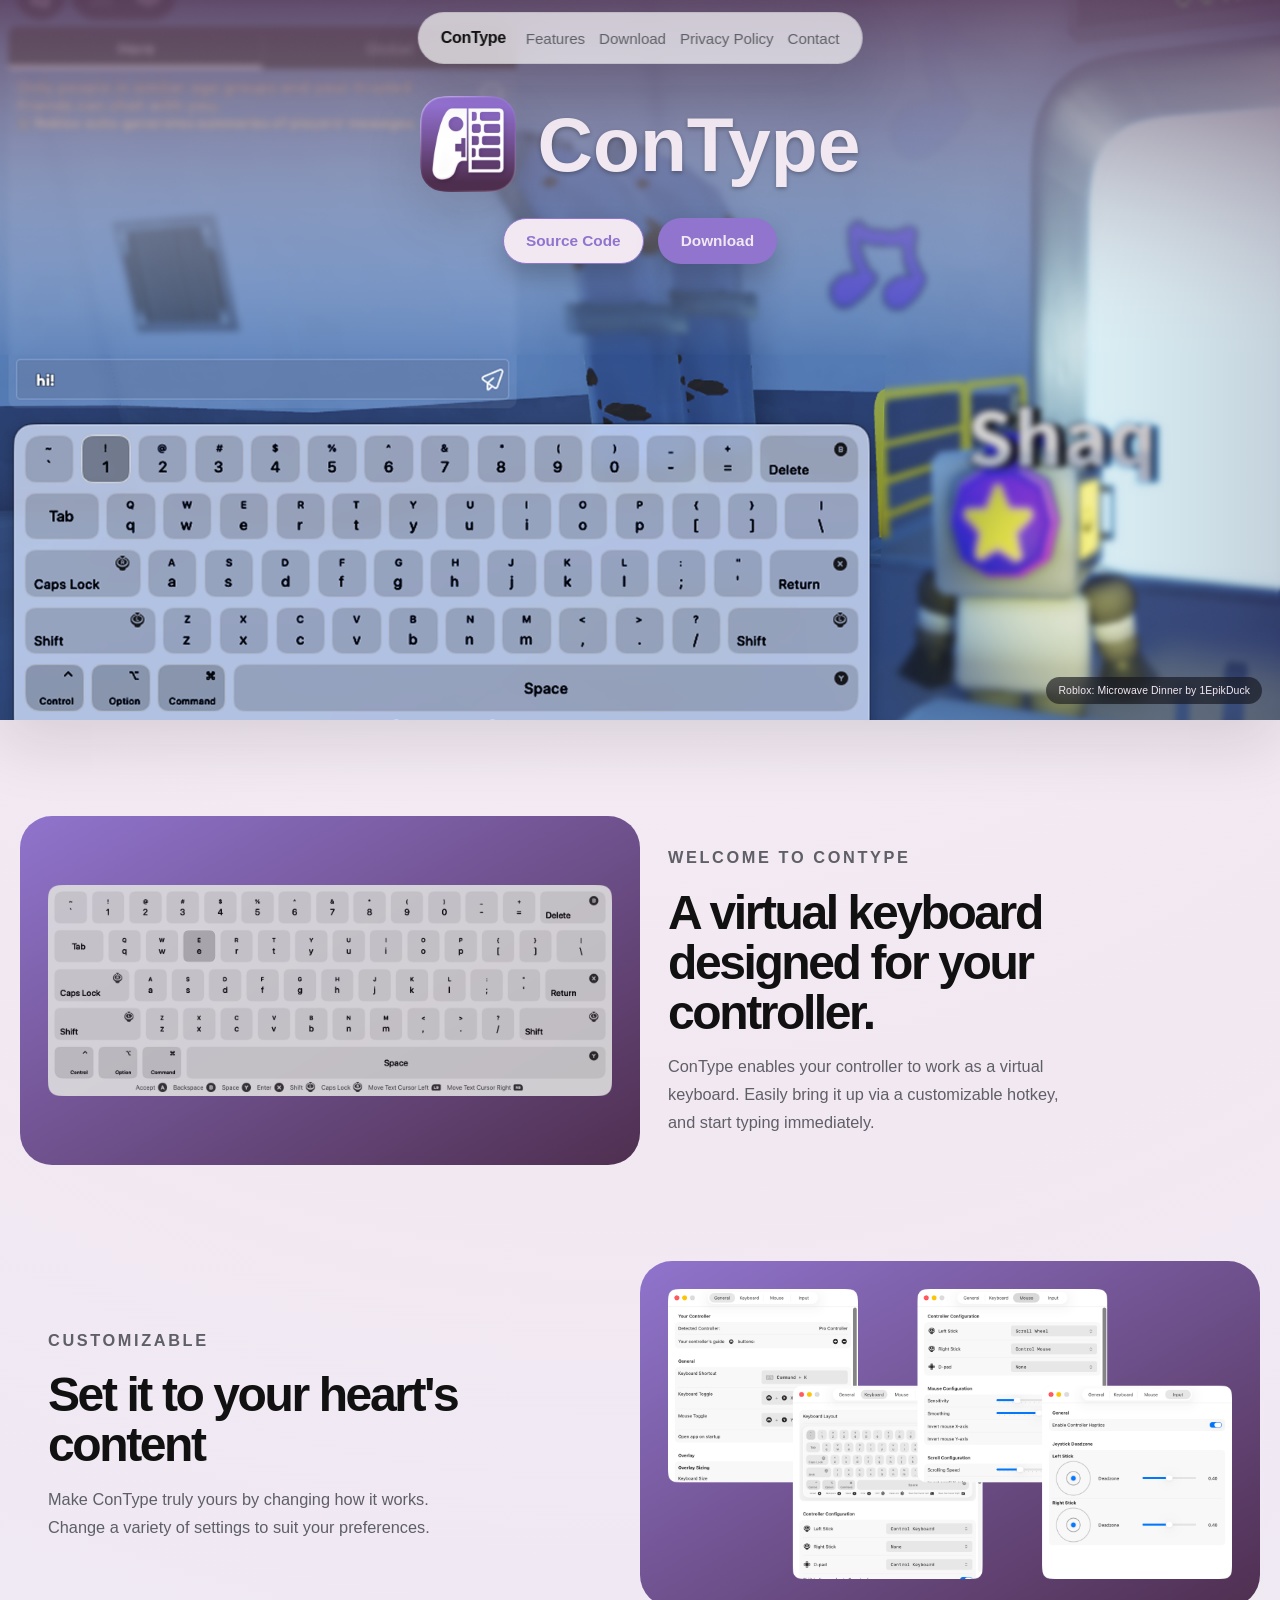
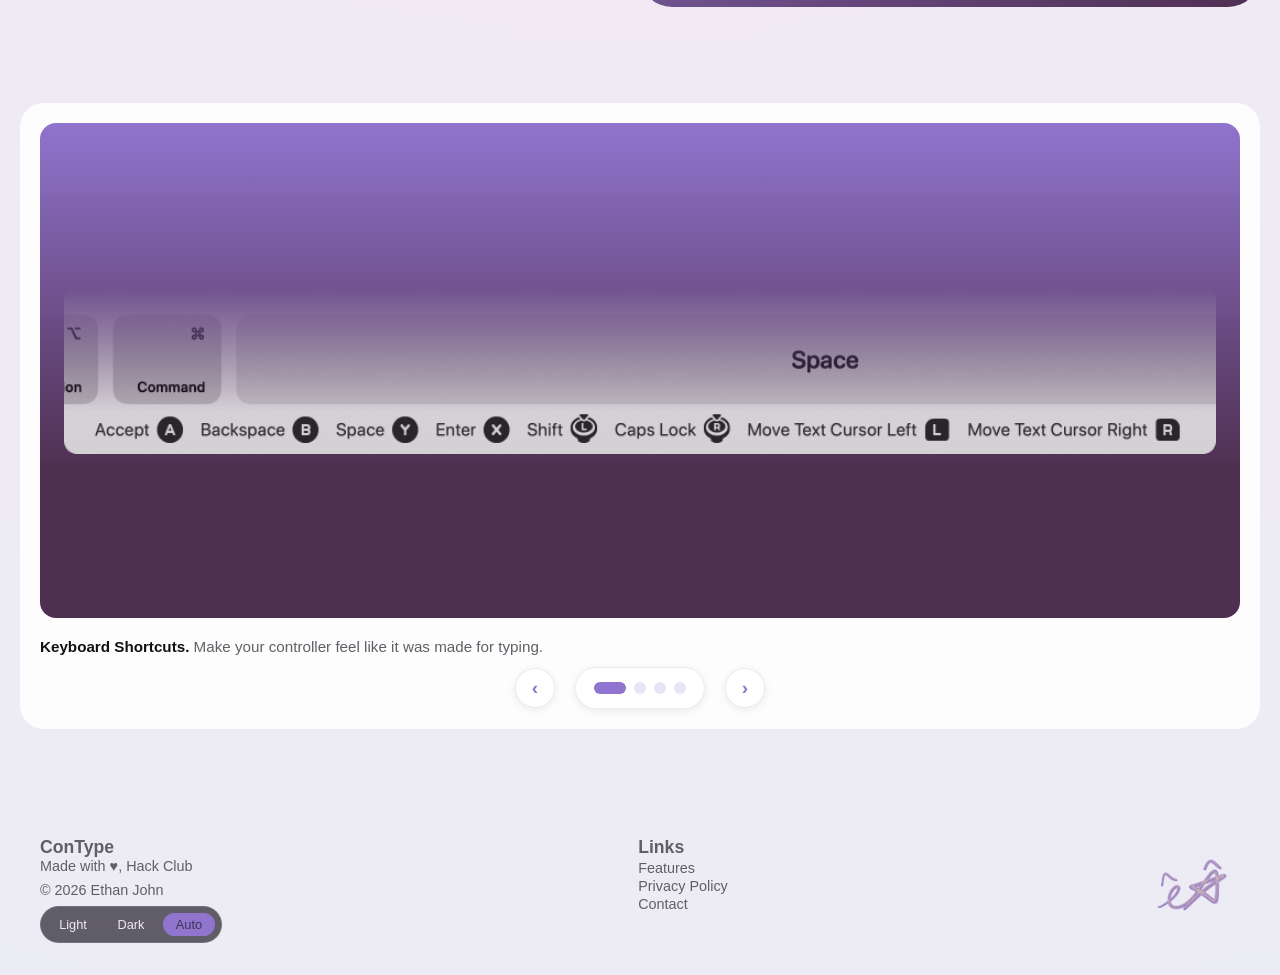
==== commit e31b3459: "Added favicon" ====
--- a/index.html
+++ b/index.html
@@ -4,6 +4,7 @@
 		<meta charset="UTF-8" />
 		<meta name="viewport" content="width=device-width, initial-scale=1.0" />
 		<title>ConType</title>
+		<link rel="icon" type="image/x-icon" href="Assets/favicon.svg" />
 		<link rel="stylesheet" href="style.css" />
 	</head>
 	<body>
--- a/style.css
+++ b/style.css
@@ -151,12 +151,18 @@
 	box-shadow: var(--shadow);
 	width: max-content;
 	max-width: calc(100% - 40px);
+	transition:
+		width 0.4s cubic-bezier(0.4, 0, 0.2, 1),
+		max-width 0.4s cubic-bezier(0.4, 0, 0.2, 1),
+		padding 0.4s cubic-bezier(0.4, 0, 0.2, 1),
+		gap 0.4s cubic-bezier(0.4, 0, 0.2, 1),
+		border-radius 0.4s cubic-bezier(0.4, 0, 0.2, 1);
 }
 
 .topbar-head {
 	display: flex;
 	align-items: center;
-	gap: 12px;
+	gap: 2rem;
 }
 
 .topbar-head .brand {
@@ -171,24 +177,26 @@
 	font-size: 1rem;
 	font-weight: 600;
 	letter-spacing: -0.02em;
+	transition: font-size 0.4s ease;
 }
 
 .topnav {
 	display: flex;
 	align-items: center;
-	justify-content: flex-end;
 	gap: 14px;
 }
 
 .topnav-links {
 	display: flex;
+	flex-direction: row; /* Match desktop/mobile base logic */
 	flex-wrap: wrap;
 	justify-content: flex-end;
 	gap: 14px;
 	min-width: 0;
-}
-
-.topnav a {
+	transition: opacity 0.4s ease;
+}
+
+.topnav-links a {
 	color: var(--text-secondary);
 	font-size: 0.94rem;
 	font-weight: 500;
@@ -875,46 +883,38 @@
 
 	.topbar {
 		left: 50%;
-		transform: none;
-		width: min(calc(100% - 28px), 300px);
-		max-width: none;
+		transform: translateX(-50%);
+		width: calc(100% - 28px);
+		max-width: 200px;
 		padding: 14px 16px;
-		flex-wrap: nowrap;
-		gap: 10px;
-		align-items: center;
-		transition:
-			width 0.22s ease,
-			padding 0.22s ease,
-			gap 0.22s ease,
-			border-radius 0.22s ease,
-			clip-path 0.22s ease,
-			transform 0.22s ease;
-		clip-path: inset(0 round 999px);
-	}
-
-	.topbar {
-		transform: translateX(-50%);
-	}
-
-	.topbar.is-open {
 		flex-direction: column;
 		align-items: stretch;
-		width: min(calc(100% - 28px), 300px);
+		gap: 0;
+		border-radius: 28px;
+		overflow: hidden;
+		transition:
+			max-width 0.4s cubic-bezier(0.4, 0, 0.2, 1),
+			gap 0.4s cubic-bezier(0.4, 0, 0.2, 1),
+			padding 0.4s cubic-bezier(0.4, 0, 0.2, 1),
+			height 0.4s cubic-bezier(0.4, 0, 0.2, 1);
+	}
+
+	.topbar.is-open {
+		max-width: 300px;
 		gap: 8px;
-		padding: 12px 14px 14px;
-		border-radius: 28px !important;
-		clip-path: inset(0 round 28px);
-		overflow: hidden;
+		padding-bottom: 22px;
 	}
 
 	.topbar-head {
 		width: 100%;
+		justify-content: space-between;
 	}
 
 	.topnav {
-		width: auto;
-		justify-content: flex-end;
-		gap: 0;
+		width: 100%;
+		display: grid;
+		grid-template-rows: 0fr;
+		transition: grid-template-rows 0.4s cubic-bezier(0.4, 0, 0.2, 1);
 	}
 
 	.topnav-toggle {
@@ -925,29 +925,39 @@
 	}
 
 	.topnav-links {
-		display: none;
+		overflow: hidden;
+		min-height: 0;
 		width: 100%;
-		padding-top: 40px;
+		display: flex;
 		flex-direction: column;
-		align-items: center;
+		align-items: flex-start;
 		justify-content: flex-start;
-		gap: 2px;
-		text-align: center;
+		gap: 8px;
+		text-align: left;
+		opacity: 0;
+		visibility: hidden;
+		transition: opacity 0.15s ease;
+	}
+
+	.topbar.is-open .topnav {
+		grid-template-rows: 1fr;
 	}
 
 	.topbar.is-open .topnav-links {
-		display: flex;
+		opacity: 1;
+		visibility: visible;
+		padding-top: 12px;
+		transition: opacity 0.3s ease 0.35s;
 	}
 
 	.topnav-links a {
 		display: inline-flex;
 		align-items: center;
-		justify-content: center;
-		width: auto;
-		min-width: min(100%, 180px);
+		justify-content: flex-start;
+		width: 100%;
 		font-size: 0.92rem;
-		padding: 2px 0;
-		border-radius: 999px;
+		padding: 4px 8px;
+		border-radius: 8px;
 		background: transparent;
 	}
 
@@ -960,7 +970,7 @@
 	}
 
 	.pill-button {
-		width: 100%;
+		width: fit-content;
 	}
 
 	.theme-picker button {
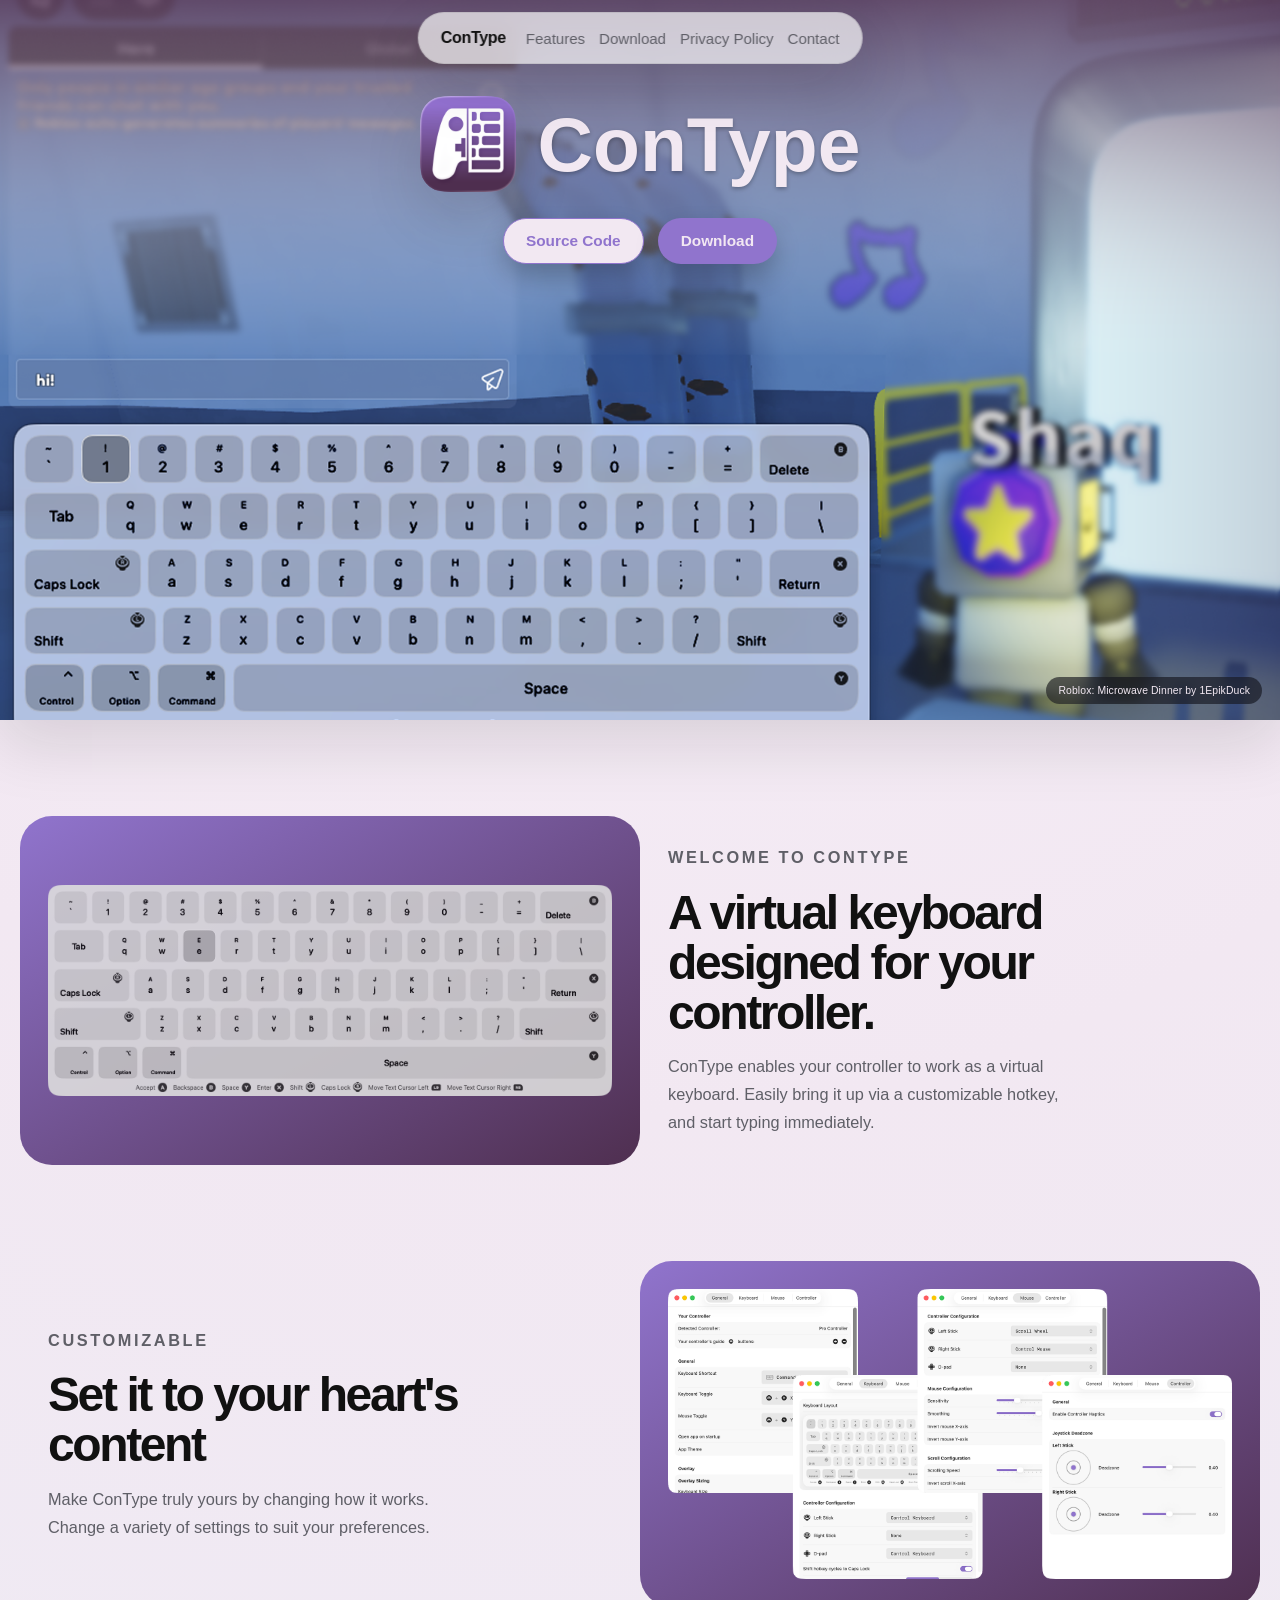
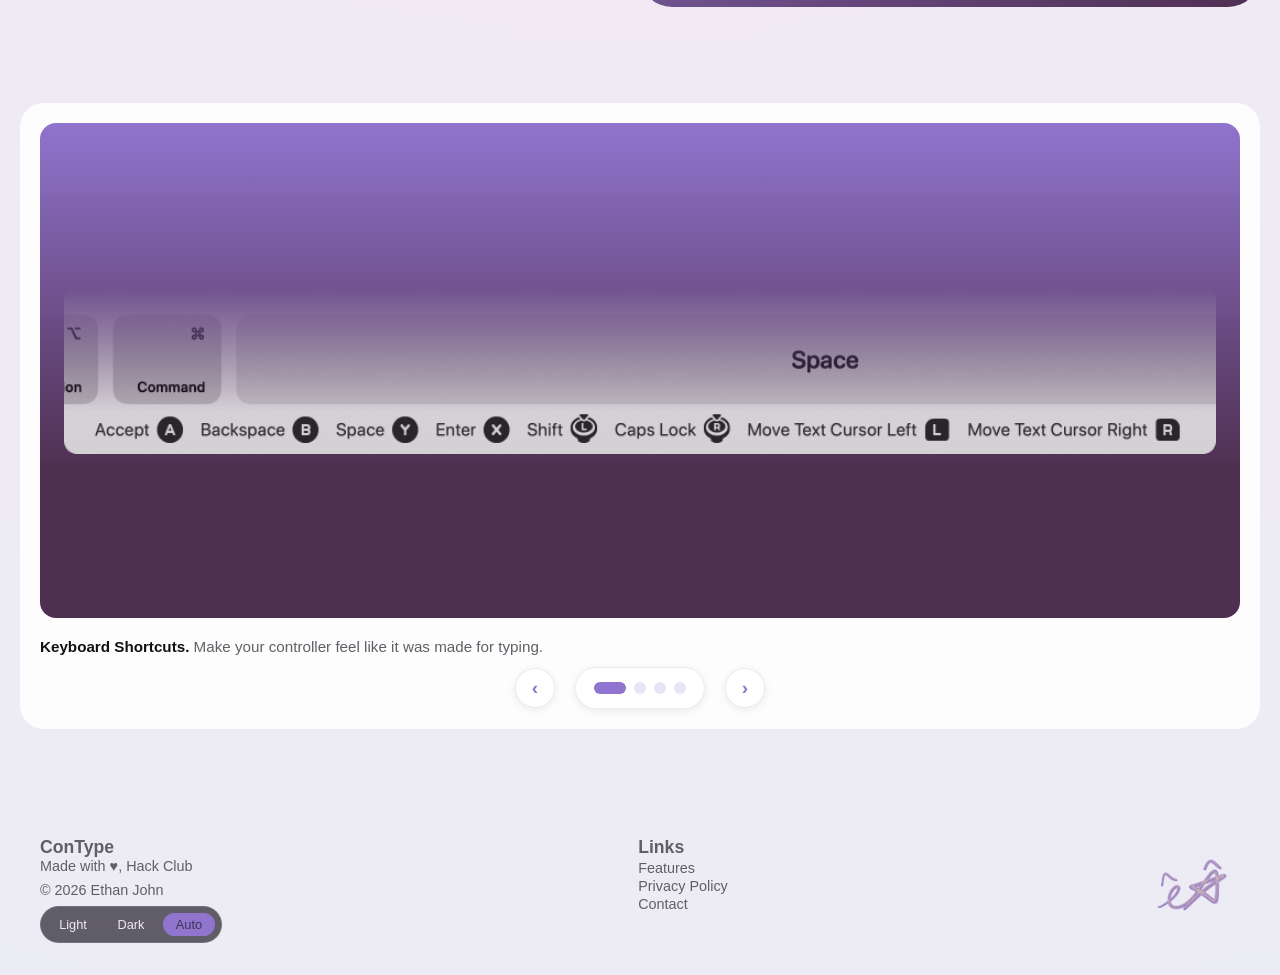
==== commit 56949088: "Replace GitHub download links with direct DMG download" ====
--- a/index.html
+++ b/index.html
@@ -27,9 +27,7 @@
 				<nav class="topnav" aria-label="Primary" data-topnav>
 					<div class="topnav-links" id="primary-navigation">
 						<a href="#features">Features</a>
-						<a href="https://github.com/Somebud0180/ConType/releases/latest"
-							>Download</a
-						>
+						<a href="./Releases/ConType.dmg">Download</a>
 						<a href="./privacy-policy/">Privacy Policy</a>
 						<a href="./contact/">Contact</a>
 					</div>
@@ -63,9 +61,7 @@
 									href="https://github.com/Somebud0180/ConType"
 									>Source Code</a
 								>
-								<a
-									class="pill-button primary"
-									href="https://github.com/Somebud0180/ConType/releases/latest"
+								<a class="pill-button primary" href="./Releases/ConType.dmg"
 									>Download</a
 								>
 							</div>
